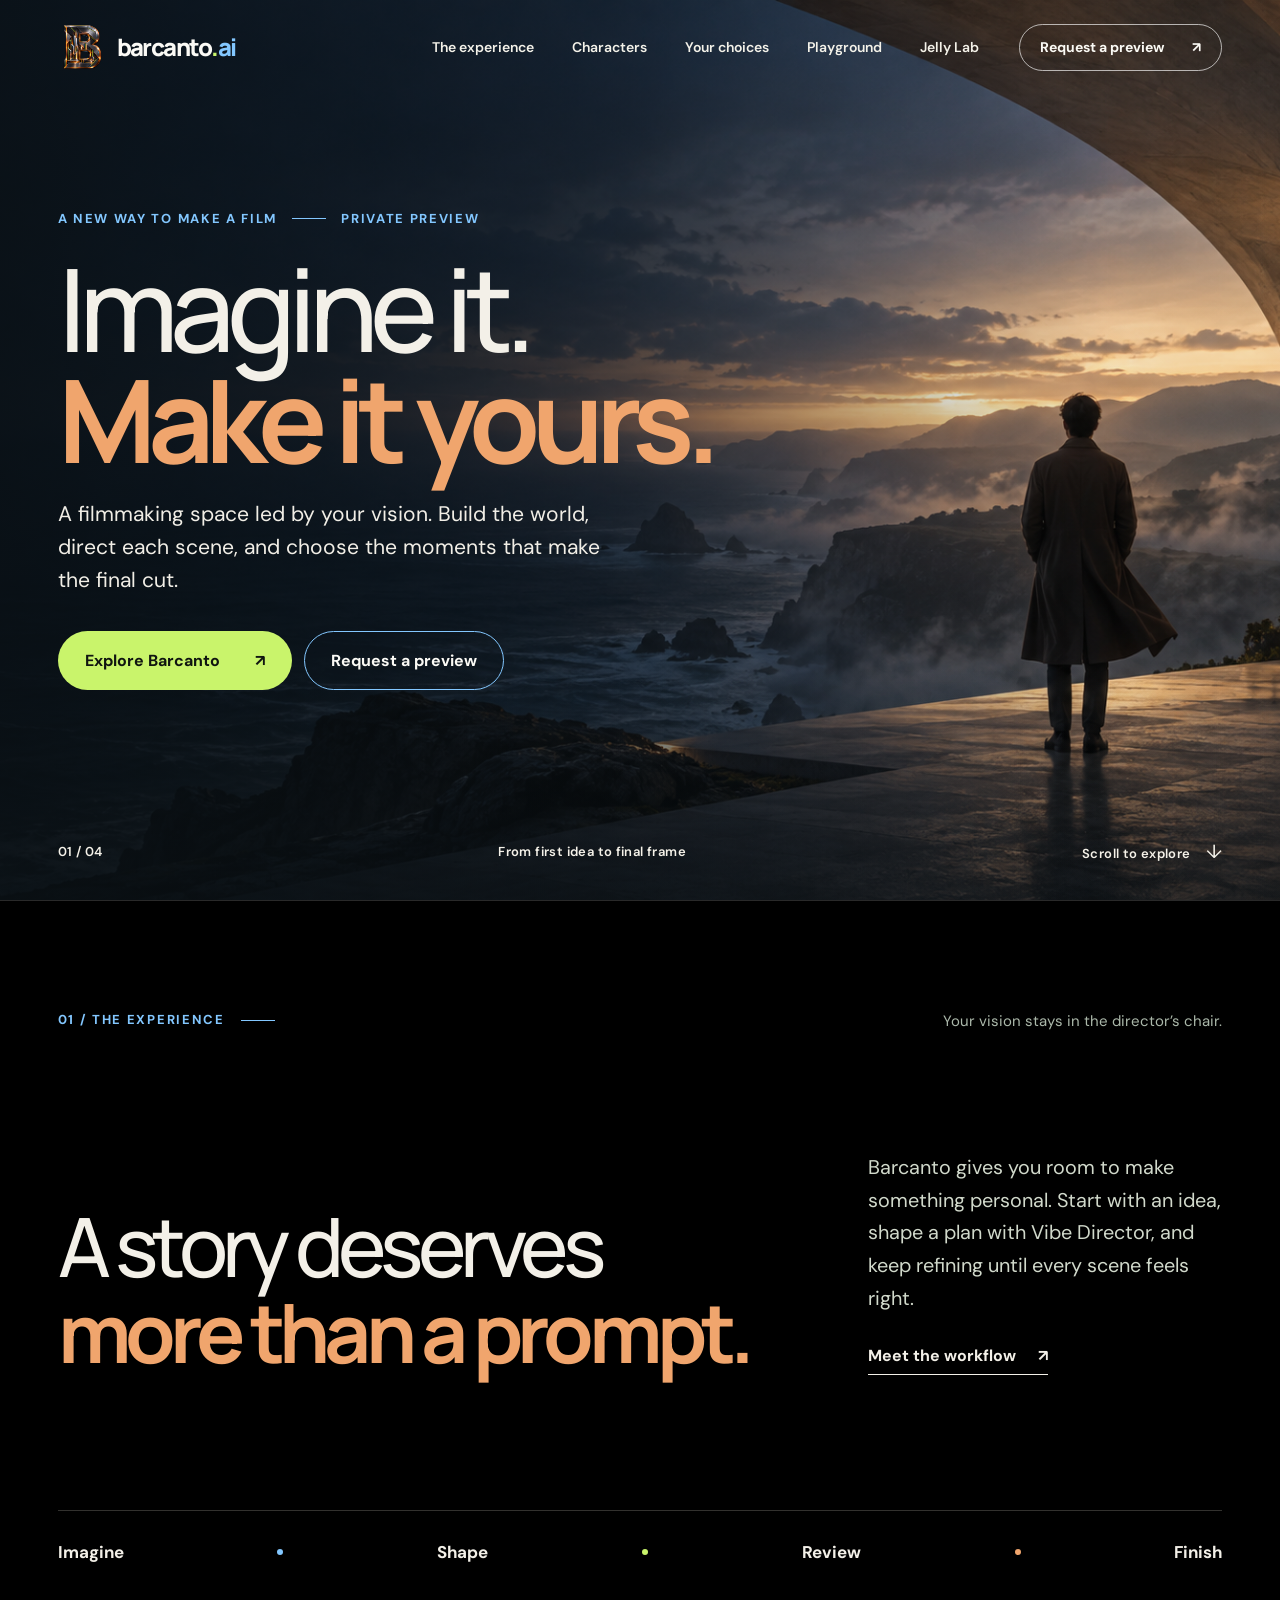
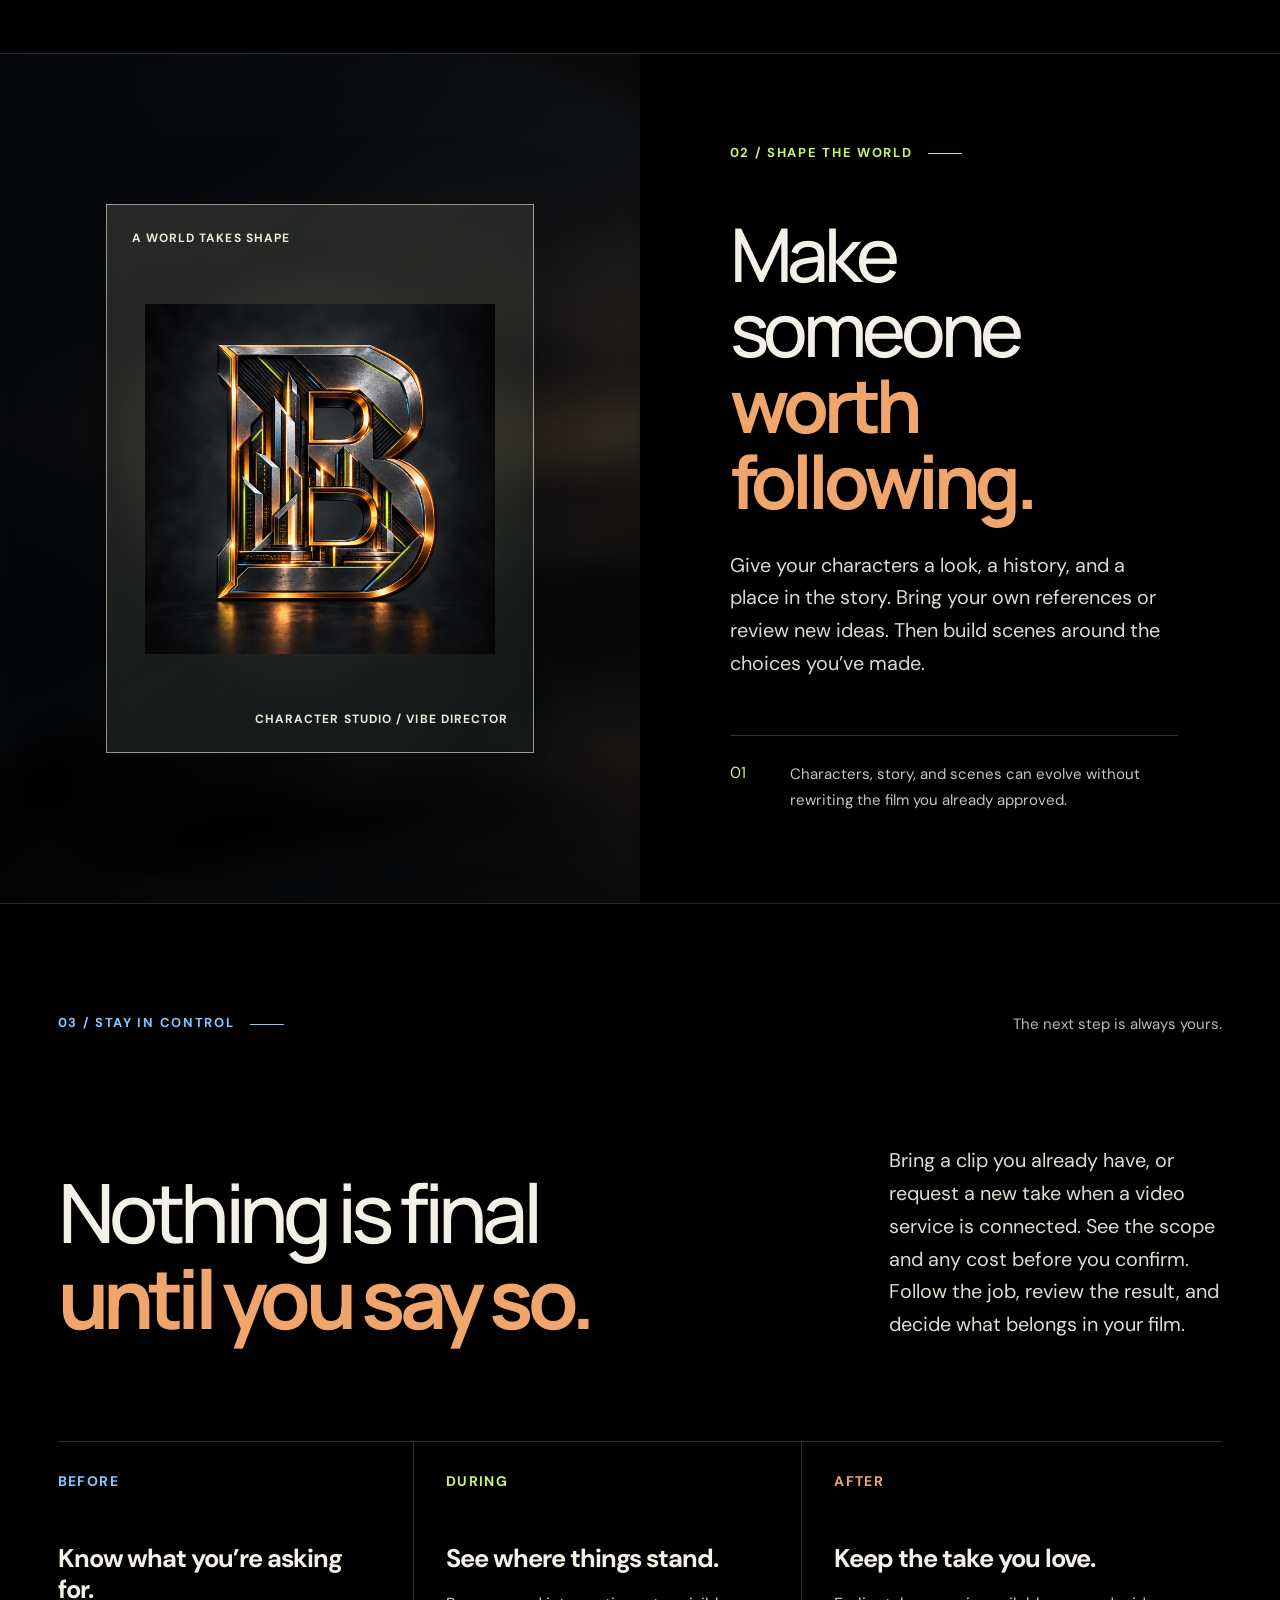
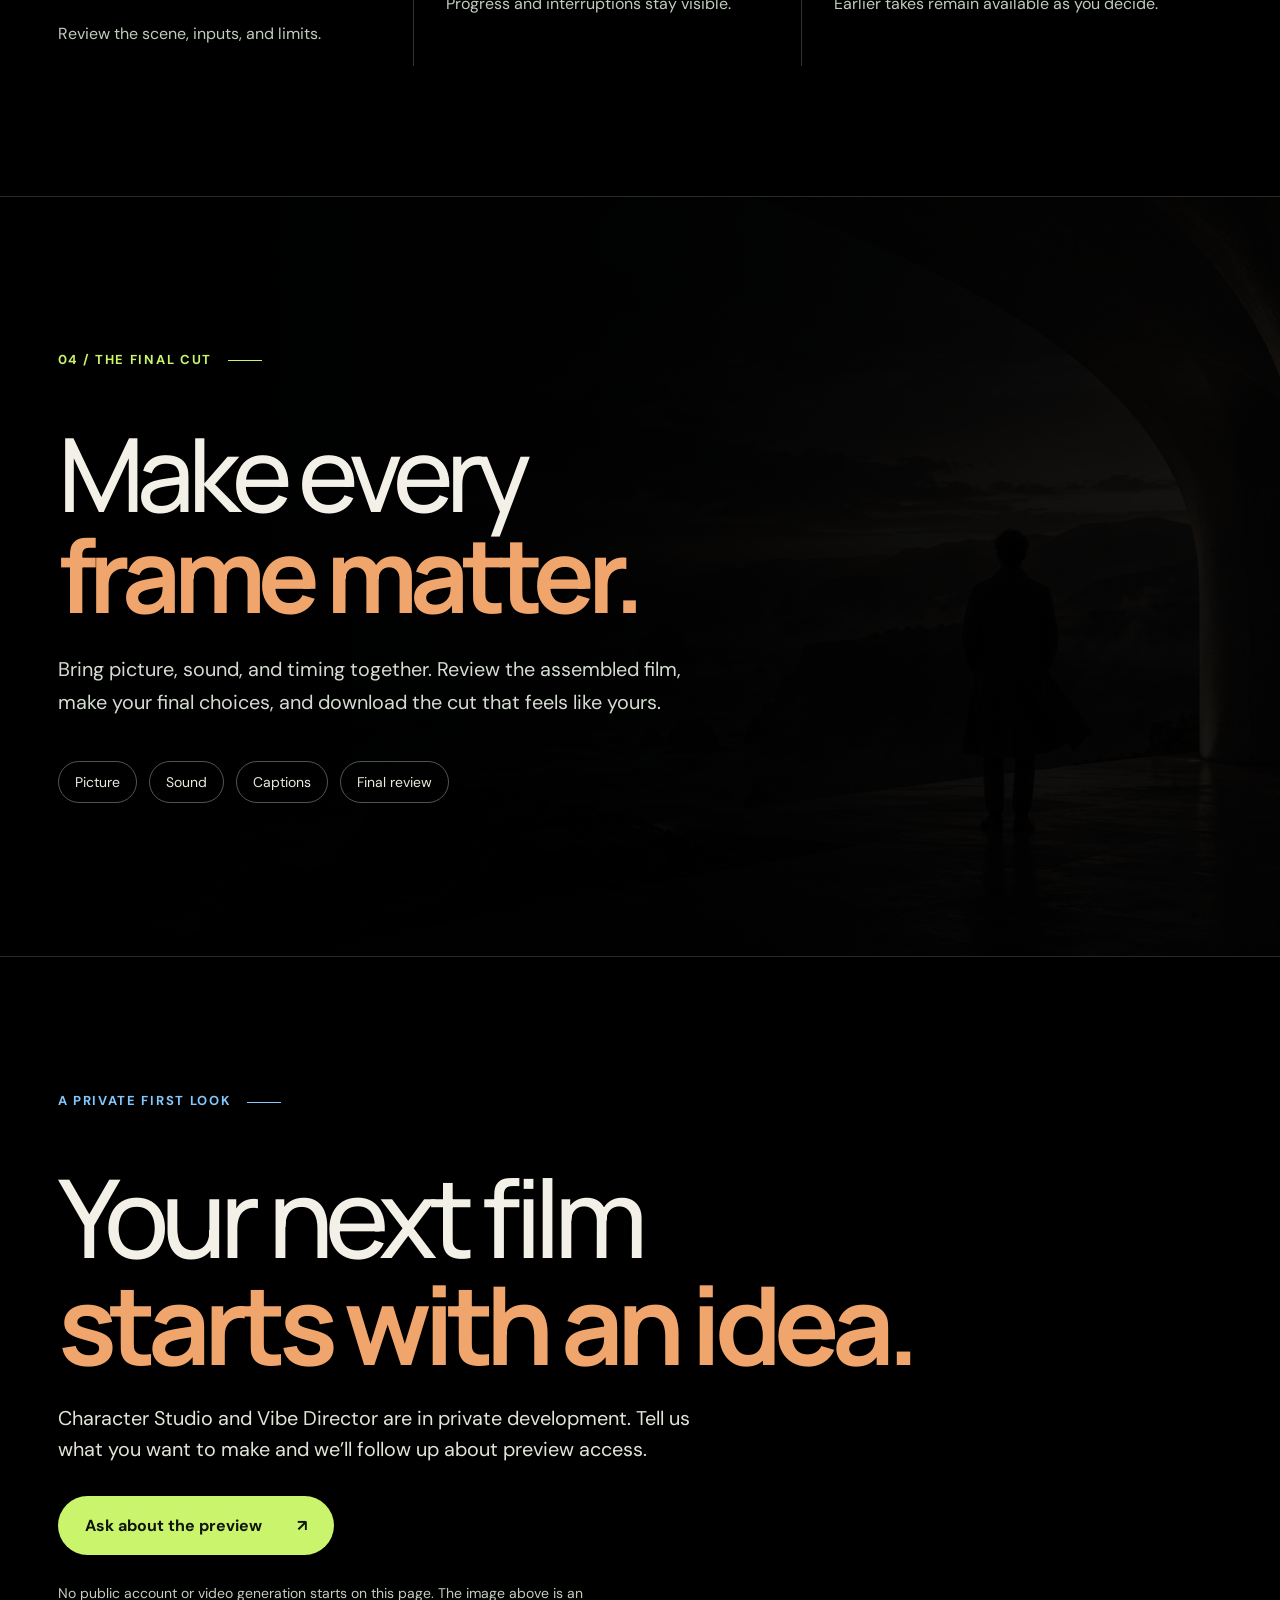
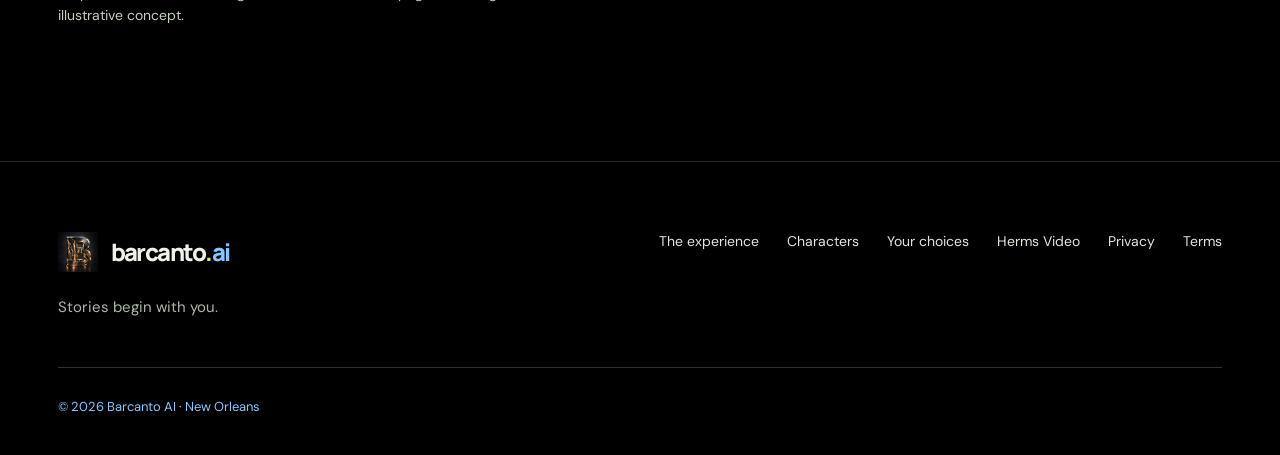
==== index.html @ edd4eaa1 "Add Playground and Jelly Lab" ====
<!doctype html>
<html lang="en">
<head>
  <meta charset="utf-8">
  <meta name="viewport" content="width=device-width, initial-scale=1">
  <meta name="theme-color" content="#101310">
  <title>Barcanto — Make the film only you can imagine</title>
  <meta name="description" content="Barcanto brings your story, characters, scenes, takes, and final cut into one thoughtful filmmaking experience. Private preview in development.">
  <meta property="og:title" content="Barcanto — Make the film only you can imagine">
  <meta property="og:description" content="Your story leads. Shape characters and scenes with Vibe Director, review every choice, and make a film that feels like yours.">
  <meta property="og:type" content="website">
  <meta property="og:url" content="https://barcanto.ai/">
  <link rel="canonical" href="https://barcanto.ai/">
  <link rel="icon" type="image/jpeg" href="/assets/images/barcanto-b-metal-city-20260929.jpg">
  <link rel="preconnect" href="https://fonts.googleapis.com">
  <link rel="preconnect" href="https://fonts.gstatic.com" crossorigin>
  <link href="https://fonts.googleapis.com/css2?family=DM+Sans:wght@400;500;600;700&family=Manrope:wght@400;500;600;700;800&display=swap" rel="stylesheet">
  <link rel="stylesheet" href="/director.css?v=header-cutout-20260929-1">
  <script src="/app.js?v=cinematic-20260927-1" defer></script>
</head>
<body>
  <a class="skip-link" href="#main">Skip to content</a>
  <header class="site-header" id="top">
    <a class="brand" href="#top" aria-label="Barcanto AI home"><span class="brand-mark" aria-hidden="true"><img src="/assets/images/barcanto-b-header-cutout-20260929.png" alt=""></span><span>barcanto<span class="brand-period">.</span><span class="brand-ai">ai</span></span></a>
    <button class="menu-button" type="button" aria-label="Open menu" aria-expanded="false" aria-controls="site-nav"><span></span><span></span></button>
    <nav id="site-nav" aria-label="Primary navigation">
      <a href="#experience">The experience</a>
      <a href="#characters">Characters</a>
      <a href="#control">Your choices</a>
      <a href="/playground/">Playground</a>
      <a href="/jelly-lab/">Jelly Lab</a>
    </nav>
    <a class="header-cta" href="#preview">Request a preview <span aria-hidden="true">↗</span></a>
  </header>

  <main id="main">
    <section class="hero" aria-labelledby="hero-title">
      <img class="hero-image" src="/assets/images/barcanto-cinematic-coast-2026.png" alt="Illustrative film still: a person faces a misty coastline beneath a sculptural stone canopy" fetchpriority="high">
      <div class="hero-veil" aria-hidden="true"></div>
      <div class="hero-content">
        <p class="eyebrow">A new way to make a film <span class="eyebrow-rule" aria-hidden="true"></span> Private preview</p>
        <h1 id="hero-title">Imagine it.<br><em>Make it yours.</em></h1>
        <p class="hero-lead">A filmmaking space led by your vision. Build the world, direct each scene, and choose the moments that make the final cut.</p>
        <div class="hero-actions">
          <a class="button button-light" href="#experience">Explore Barcanto <span aria-hidden="true">↗</span></a>
          <a class="button button-outline" href="#preview">Request a preview</a>
        </div>
      </div>
      <div class="hero-caption"><span>01 / 04</span><span>From first idea to final frame</span><span>Scroll to explore <b aria-hidden="true">↓</b></span></div>
    </section>

    <section class="intro section" id="experience" aria-labelledby="experience-title">
      <div class="section-head"><p class="section-label">01 / The experience</p><p class="section-side">Your vision stays in the director’s chair.</p></div>
      <div class="intro-layout">
        <h2 id="experience-title">A story deserves<br><em>more than a prompt.</em></h2>
        <div class="intro-copy"><p>Barcanto gives you room to make something personal. Start with an idea, shape a plan with Vibe Director, and keep refining until every scene feels right.</p><a class="text-link" href="#characters">Meet the workflow <span aria-hidden="true">↗</span></a></div>
      </div>
      <div class="chapter-line" aria-label="Filmmaking stages"><span>Imagine</span><i aria-hidden="true"></i><span>Shape</span><i aria-hidden="true"></i><span>Review</span><i aria-hidden="true"></i><span>Finish</span></div>
    </section>

    <section class="characters section" id="characters" aria-labelledby="characters-title">
      <div class="chapter-visual" aria-hidden="true"><div class="chapter-visual-glow"></div><div class="chapter-visual-frame"><span class="frame-top">A WORLD TAKES SHAPE</span><img class="frame-mark" src="/assets/images/barcanto-b-metal-city-20260929.jpg" alt=""><span class="frame-bottom">CHARACTER STUDIO / VIBE DIRECTOR</span></div></div>
      <div class="chapter-copy"><p class="section-label">02 / Shape the world</p><h2 id="characters-title">Make someone<br><em>worth following.</em></h2><p>Give your characters a look, a history, and a place in the story. Bring your own references or review new ideas. Then build scenes around the choices you’ve made.</p><div class="chapter-note"><span>01</span><p>Characters, story, and scenes can evolve without rewriting the film you already approved.</p></div></div>
    </section>

    <section class="control section" id="control" aria-labelledby="control-title">
      <div class="section-head"><p class="section-label">03 / Stay in control</p><p class="section-side">The next step is always yours.</p></div>
      <div class="control-layout"><h2 id="control-title">Nothing is final<br><em>until you say so.</em></h2><p>Bring a clip you already have, or request a new take when a video service is connected. See the scope and any cost before you confirm. Follow the job, review the result, and decide what belongs in your film.</p></div>
      <div class="choice-list">
        <div><span>Before</span><strong>Know what you’re asking for.</strong><p>Review the scene, inputs, and limits.</p></div>
        <div><span>During</span><strong>See where things stand.</strong><p>Progress and interruptions stay visible.</p></div>
        <div><span>After</span><strong>Keep the take you love.</strong><p>Earlier takes remain available as you decide.</p></div>
      </div>
    </section>

    <section class="finish section" id="finish" aria-labelledby="finish-title"><div class="finish-inner"><p class="section-label">04 / The final cut</p><h2 id="finish-title">Make every<br><em>frame matter.</em></h2><p>Bring picture, sound, and timing together. Review the assembled film, make your final choices, and download the cut that feels like yours.</p><div class="finish-details"><span>Picture</span><span>Sound</span><span>Captions</span><span>Final review</span></div></div></section>

    <section class="preview section" id="preview" aria-labelledby="preview-title"><div class="preview-inner"><p class="section-label">A private first look</p><h2 id="preview-title">Your next film<br><em>starts with an idea.</em></h2><p>Character Studio and Vibe Director are in private development. Tell us what you want to make and we’ll follow up about preview access.</p><a class="button button-dark" href="mailto:hello@barcanto.ai?subject=Barcanto%20Vibe%20Director%20preview&body=My%20film%20idea%3A%0A">Ask about the preview <span aria-hidden="true">↗</span></a><small>No public account or video generation starts on this page. The image above is an illustrative concept.</small></div></section>
  </main>

  <footer class="site-footer"><div><a class="brand" href="#top" aria-label="Barcanto AI home"><span class="brand-mark" aria-hidden="true"><img src="/assets/images/barcanto-b-metal-city-20260929.jpg" alt=""></span><span>barcanto<span class="brand-period">.</span><span class="brand-ai">ai</span></span></a><p>Stories begin with you.</p></div><nav aria-label="Footer navigation"><a href="#experience">The experience</a><a href="#characters">Characters</a><a href="#control">Your choices</a><a href="/herms-video.html">Herms Video</a><a href="/privacy.html">Privacy</a><a href="/terms.html">Terms</a></nav><small>© 2026 Barcanto AI · New Orleans</small></footer>
</body>
</html>
---- director.css ----
:root {
  color-scheme: dark;
  --ink: #121612;
  --ink-soft: #1b211c;
  --cream: #f3f0e8;
  --white: #fbfaf5;
  --muted: #aeb8ad;
  --line-dark: rgba(247, 244, 231, .2);
  --accent: #c9f46b;
  --accent-blue: #83c7ff;
  --accent-copper: #f0a56d;
  --max: 1440px;
  font-family: 'DM Sans', system-ui, -apple-system, BlinkMacSystemFont, 'Segoe UI', sans-serif;
}
* { box-sizing: border-box; }
html { scroll-behavior: smooth; }
body { margin: 0; color: var(--cream); background: #000; overflow-x: hidden; }
a { color: inherit; text-decoration: none; }
button { color: inherit; font: inherit; }
img { max-width: 100%; }
::selection { background: var(--accent-blue); color: #07121a; }
.skip-link { position: fixed; z-index: 100; top: -80px; left: 16px; padding: 12px 16px; color: var(--ink); background: var(--white); }
.skip-link:focus { top: 16px; }
:focus-visible { outline: 2px solid var(--accent-blue); outline-offset: 5px; }

.site-header { position: absolute; z-index: 30; top: 0; left: 0; width: 100%; min-height: 94px; display: flex; align-items: center; gap: 40px; padding: 20px max(4.5vw, calc((100vw - var(--max)) / 2)); color: var(--white); transition: background .25s ease, box-shadow .25s ease; }
.site-header.scrolled { position: fixed; min-height: 76px; background: rgba(0, 0, 0, .95); box-shadow: 0 1px 0 rgba(255, 255, 255, .12); backdrop-filter: blur(16px); }
.brand { display: inline-flex; align-items: center; gap: 13px; white-space: nowrap; font-family: Manrope, sans-serif; font-size: 24px; font-weight: 800; letter-spacing: -.065em; line-height: 1; }
.brand-mark { width: 40px; height: 40px; display: grid; place-items: center; }
.brand-mark img { width: 100%; height: 100%; display: block; object-fit: contain; }
.site-header .brand-mark { width: 46px; height: 46px; flex-shrink: 0; }
.brand-period { color: var(--accent); }
.brand-ai { color: var(--accent-blue); }
.site-header nav { display: flex; align-items: center; gap: 38px; margin-left: auto; }
.site-header nav a { color: #f4f2e9; font-size: 14px; font-weight: 600; transition: color .2s ease; }
.site-header nav a:hover { color: var(--accent); }
.header-cta { min-height: 47px; display: inline-flex; align-items: center; justify-content: center; gap: 28px; padding: 0 20px; border: 1px solid rgba(255, 255, 255, .65); border-radius: 999px; font-size: 14px; font-weight: 700; transition: background .2s ease, color .2s ease; }
.header-cta:hover { color: var(--ink); background: var(--white); }
.menu-button { display: none; }

.hero { position: relative; min-height: min(940px, 100svh); min-height: max(780px, 100svh); display: flex; align-items: center; isolation: isolate; background: #121a20; }
.hero-image, .hero-veil { position: absolute; z-index: -1; inset: 0; width: 100%; height: 100%; }
.hero-image { object-fit: cover; object-position: center 45%; }
.hero-veil { background: linear-gradient(90deg, rgba(9, 15, 19, .84) 0%, rgba(9, 15, 19, .52) 43%, rgba(9, 15, 19, .04) 86%), linear-gradient(0deg, rgba(9, 15, 19, .53) 0%, transparent 26%); }
.hero-content { width: min(var(--max), 91%); margin: 0 auto; padding: 150px 0 150px; }
.eyebrow, .section-label { font-size: 13px; font-weight: 700; letter-spacing: .13em; text-transform: uppercase; }
.eyebrow { display: flex; align-items: center; gap: 15px; color: var(--accent-blue); }
.eyebrow-rule { width: 34px; height: 1px; background: currentColor; }
h1, h2, p { margin-top: 0; }
h1, h2 { font-family: Manrope, sans-serif; font-weight: 500; letter-spacing: -.07em; }
h1 em, h2 em { font-style: normal; font-weight: 700; }
.hero h1 { max-width: 920px; margin: 26px 0 24px; font-size: clamp(76px, 9vw, 152px); line-height: .96; }
.hero h1 em { color: var(--accent-copper); }
.hero-lead { max-width: 570px; margin-bottom: 34px; color: #f1eee6; font-size: clamp(18px, 1.65vw, 23px); line-height: 1.55; }
.hero-actions { display: flex; flex-wrap: wrap; gap: 12px; }
.button { min-height: 59px; display: inline-flex; align-items: center; justify-content: center; gap: 35px; padding: 0 26px; border: 1px solid transparent; border-radius: 999px; font-size: 16px; font-weight: 700; transition: transform .2s ease, background .2s ease, color .2s ease; }
.button:hover { transform: translateY(-3px); }
.button-light { color: #101510; background: var(--accent); }
.button-light:hover { background: #dcffa0; }
.button-outline { color: var(--white); border-color: var(--accent-blue); background: rgba(14, 21, 25, .13); }
.button-outline:hover { background: rgba(131, 199, 255, .14); }
.hero-caption { position: absolute; right: 4.5%; bottom: 36px; left: 4.5%; display: flex; align-items: center; justify-content: space-between; gap: 20px; color: #f5f2e9; font-size: 13px; font-weight: 600; letter-spacing: .03em; }
.hero-caption b { margin-left: 12px; font-size: 19px; font-weight: 400; }

.section { scroll-margin-top: 76px; border-top: 1px solid #292929; }
.section-head { display: flex; align-items: start; justify-content: space-between; gap: 30px; }
.section-label { margin-bottom: 0; color: var(--accent-blue); }
.section-label::after { content: ''; display: inline-block; width: 34px; height: 1px; margin-left: 16px; vertical-align: middle; background: currentColor; }
.section-side { margin-bottom: 0; color: #8f9a91; font-size: 15px; }
.intro { padding: 110px max(4.5vw, calc((100vw - var(--max)) / 2)) 90px; background: #000; color: var(--cream); }
.intro .section-side { color: #abb8aa; }
.intro-layout { display: grid; grid-template-columns: 1.3fr .65fr; gap: 8vw; align-items: end; padding: 120px 0 135px; }
.intro h2, .control h2 { margin: 0; font-size: clamp(58px, 6.4vw, 108px); line-height: 1.05; }
.intro h2 em { color: var(--accent-copper); }
.intro-copy p { max-width: 500px; margin-bottom: 30px; color: #d1d9cb; font-size: clamp(19px, 1.55vw, 22px); line-height: 1.65; }
.text-link { display: inline-flex; align-items: center; gap: 22px; padding-bottom: 8px; border-bottom: 1px solid currentColor; font-size: 16px; font-weight: 700; }
.text-link:hover { gap: 29px; }
.chapter-line { display: flex; align-items: center; justify-content: space-between; gap: 16px; padding-top: 30px; border-top: 1px solid var(--line-dark); font-size: 17px; font-weight: 700; }
.chapter-line i { width: 6px; height: 6px; flex: 0 0 auto; border-radius: 50%; background: var(--accent-blue); }
.chapter-line i:nth-of-type(2) { background: var(--accent); }
.chapter-line i:nth-of-type(3) { background: var(--accent-copper); }

.characters { min-height: 780px; display: grid; grid-template-columns: 1fr 1fr; background: #000; }
.chapter-visual { position: relative; min-height: 780px; display: grid; place-items: center; overflow: hidden; background: #000; }
.chapter-visual::before { content: ''; position: absolute; inset: 0; background: url('/assets/images/barcanto-cinematic-coast-2026.png') center / cover; opacity: .21; filter: blur(18px) saturate(.65); transform: scale(1.07); }
.chapter-visual-glow { position: absolute; width: min(75%, 540px); aspect-ratio: 1; border-radius: 50%; background: radial-gradient(circle, rgba(224, 210, 180, .28), transparent 65%); }
.chapter-visual-frame { position: relative; width: min(67%, 450px); aspect-ratio: .78; display: flex; flex-direction: column; align-items: center; justify-content: space-between; padding: 25px; border: 1px solid rgba(242, 238, 224, .58); background: linear-gradient(140deg, rgba(236, 229, 206, .15), rgba(24, 33, 28, .5)); box-shadow: 0 30px 90px rgba(0, 0, 0, .23); backdrop-filter: blur(8px); }
.frame-top, .frame-bottom { align-self: stretch; color: #ece8db; font-size: 12px; font-weight: 700; letter-spacing: .09em; }
.frame-bottom { text-align: right; }
.frame-mark { width: min(94%, 350px); height: auto; display: block; }
.chapter-copy { max-width: 740px; align-self: center; padding: 90px clamp(45px, 8vw, 150px) 90px clamp(45px, 7vw, 120px); }
.chapter-copy .section-label { color: var(--accent); }
.chapter-copy h2 { margin: 55px 0 30px; font-size: clamp(56px, 5.8vw, 100px); line-height: 1.02; }
.chapter-copy h2 em { color: var(--accent-copper); }
.chapter-copy > p:not(.section-label) { max-width: 620px; color: #d7dbd2; font-size: clamp(19px, 1.55vw, 22px); line-height: 1.65; }
.chapter-note { display: grid; grid-template-columns: 42px 1fr; gap: 18px; margin-top: 56px; padding-top: 26px; border-top: 1px solid var(--line-dark); }
.chapter-note span { color: var(--accent); font-size: 16px; }
.chapter-note p { max-width: 500px; margin: 0; color: #c1c8bc; font-size: 15px; line-height: 1.7; }

.control { padding: 110px max(4.5vw, calc((100vw - var(--max)) / 2)) 130px; color: var(--cream); background: #000; }
.control .section-side { color: #b3bfb0; }
.control-layout { display: grid; grid-template-columns: 1.2fr .55fr; gap: 8vw; align-items: end; margin: 110px 0 100px; }
.control h2 em { color: var(--accent-copper); }
.control-layout > p { margin-bottom: 0; color: #d7dfd1; font-size: clamp(19px, 1.55vw, 22px); line-height: 1.65; }
.choice-list { display: grid; grid-template-columns: repeat(3, 1fr); border-top: 1px solid var(--line-dark); }
.choice-list > div { padding: 30px 32px 20px 0; }
.choice-list > div:not(:last-child) { margin-right: 32px; border-right: 1px solid var(--line-dark); }
.choice-list span, .choice-list strong { display: block; }
.choice-list span { margin-bottom: 54px; color: var(--accent-blue); font-size: 14px; font-weight: 700; text-transform: uppercase; letter-spacing: .1em; }
.choice-list > div:nth-child(2) span { color: var(--accent); }
.choice-list > div:nth-child(3) span { color: var(--accent-copper); }
.choice-list strong { font-size: clamp(21px, 2vw, 30px); line-height: 1.2; letter-spacing: -.04em; }
.choice-list p { margin: 17px 0 0; color: #bfccbc; font-size: 16px; line-height: 1.5; }

.finish { position: relative; min-height: 760px; display: flex; align-items: center; overflow: hidden; background: #000; }
.finish::before { content: ''; position: absolute; inset: 0; background: url('/assets/images/barcanto-cinematic-coast-2026.png') center 65% / cover; opacity: .14; filter: saturate(.5); }
.finish::after { content: ''; position: absolute; inset: 0; background: linear-gradient(90deg, #000, rgba(0, 0, 0, .75) 55%, rgba(0, 0, 0, .35)); }
.finish-inner { position: relative; z-index: 1; width: min(var(--max), 91%); margin: 0 auto; padding: 120px 0; }
.finish .section-label { color: var(--accent); }
.finish h2 { margin: 55px 0 28px; font-size: clamp(70px, 8vw, 126px); line-height: .99; }
.finish h2 em { color: var(--accent-copper); }
.finish-inner > p:not(.section-label) { max-width: 650px; color: #d4dcd2; font-size: clamp(19px, 1.55vw, 22px); line-height: 1.65; }
.finish-details { max-width: 700px; display: flex; flex-wrap: wrap; gap: 12px; margin-top: 42px; }
.finish-details span { padding: 11px 16px; border: 1px solid rgba(239, 236, 220, .35); border-radius: 999px; color: #ebe9dd; font-size: 14px; }

.preview { padding: 135px 4.5vw; color: var(--cream); background: #000; }
.preview-inner { max-width: var(--max); margin: auto; }
.preview .section-label { color: var(--accent-blue); }
.preview h2 { margin: 55px 0 25px; font-size: clamp(70px, 8.5vw, 134px); line-height: .98; }
.preview h2 em { color: var(--accent-copper); }
.preview-inner > p:not(.section-label) { max-width: 650px; margin-bottom: 30px; color: #e0e5d8; font-size: clamp(19px, 1.55vw, 22px); line-height: 1.6; }
.button-dark { color: #101510; background: var(--accent); }
.button-dark:hover { background: #dcffa0; }
.preview small { display: block; max-width: 560px; margin-top: 28px; color: #c3cebe; font-size: 14px; line-height: 1.55; }
.site-footer { display: grid; grid-template-columns: 1fr auto; gap: 50px; padding: 70px 4.5vw 40px; border-top: 1px solid #292929; background: #000; }
.site-footer p { margin: 20px 0 0; color: #acb7a9; font-size: 15px; }
.site-footer nav { display: flex; flex-wrap: wrap; justify-content: flex-end; gap: 18px 28px; max-width: 650px; }
.site-footer nav a { color: #e0e5d9; font-size: 14px; }
.site-footer nav a:hover { color: var(--accent); }
.site-footer > small { grid-column: 1 / -1; padding-top: 30px; border-top: 1px solid var(--line-dark); color: var(--accent-blue); font-size: 13px; }

@media (max-width: 1050px) {
  .site-header { gap: 20px; }
  .site-header nav { gap: 18px; }
  .hero h1 { font-size: clamp(72px, 9vw, 118px); }
  .intro-layout, .control-layout { gap: 5vw; }
  .chapter-copy { padding-left: 45px; padding-right: 45px; }
}
@media (max-width: 760px) {
  .site-header { min-height: 72px; padding: 14px 5vw; }
  .site-header.scrolled { min-height: 70px; }
  .brand { font-size: 22px; }
  .brand-mark { width: 34px; height: 34px; }
  .site-header .brand-mark { width: 40px; height: 40px; }
  .menu-button { order: 3; width: 46px; height: 46px; display: grid; align-content: center; gap: 6px; margin-left: auto; padding: 11px; border: 1px solid rgba(255, 255, 255, .65); border-radius: 50%; background: transparent; cursor: pointer; }
  .menu-button span { display: block; height: 1px; background: var(--white); }
  .site-header nav { position: absolute; top: 72px; left: 0; right: 0; display: none; flex-direction: column; align-items: stretch; gap: 0; margin: 0; padding: 15px 5vw 25px; background: #000; box-shadow: 0 18px 40px rgba(0, 0, 0, .22); }
  .site-header nav.open { display: flex; }
  .site-header nav a { padding: 15px 0; border-bottom: 1px solid var(--line-dark); font-size: 17px; }
  .header-cta { display: none; }
  .hero { min-height: 850px; min-height: 100svh; }
  .hero-image { object-position: 63% center; }
  .hero-veil { background: linear-gradient(90deg, rgba(9, 15, 19, .86), rgba(9, 15, 19, .36)), linear-gradient(0deg, rgba(9, 15, 19, .8), transparent 40%); }
  .hero-content { width: 90%; padding: 130px 0 125px; }
  .hero h1 { font-size: clamp(60px, 12vw, 92px); }
  .hero-lead { max-width: 480px; }
  .hero-caption { left: 5%; right: 5%; }
  .intro, .control { padding: 85px 5vw; }
  .intro-layout, .control-layout { grid-template-columns: 1fr; gap: 40px; margin: 0; padding: 85px 0; }
  .intro h2, .control h2 { font-size: clamp(56px, 10vw, 85px); }
  .characters { grid-template-columns: 1fr; }
  .chapter-visual { min-height: 620px; }
  .chapter-copy { padding: 85px 5vw 100px; }
  .chapter-copy h2 { margin-top: 40px; font-size: clamp(56px, 10vw, 85px); }
  .control-layout { margin: 0; }
  .choice-list { grid-template-columns: 1fr; }
  .choice-list > div { padding: 26px 0; }
  .choice-list > div:not(:last-child) { margin-right: 0; border-right: 0; border-bottom: 1px solid var(--line-dark); }
  .choice-list span { margin-bottom: 22px; }
  .finish { min-height: 650px; }
  .finish h2 { font-size: clamp(64px, 11vw, 96px); }
  .preview { padding: 90px 5vw; }
  .preview h2 { font-size: clamp(64px, 11vw, 98px); }
  .site-footer { grid-template-columns: 1fr; padding: 65px 5vw 35px; }
  .site-footer nav { justify-content: flex-start; }
}
@media (max-width: 480px) {
  .eyebrow { flex-wrap: wrap; font-size: 11px; }
  .hero { min-height: 760px; min-height: 100svh; }
  .hero h1 { font-size: clamp(55px, 13.5vw, 76px); }
  .hero-lead { font-size: 18px; }
  .hero-actions { align-items: stretch; flex-direction: column; max-width: 340px; }
  .button { min-height: 57px; justify-content: space-between; font-size: 15px; }
  .hero-caption { bottom: 25px; font-size: 11px; }
  .hero-caption span:nth-child(2) { display: none; }
  .section-head { display: block; }
  .section-side { margin-top: 14px; }
  .intro-layout { padding: 70px 0 85px; }
  .intro h2, .control h2 { font-size: clamp(50px, 12vw, 68px); }
  .chapter-line { flex-wrap: wrap; font-size: 14px; }
  .chapter-visual { min-height: 480px; }
  .chapter-visual-frame { width: 65%; }
  .frame-mark { width: 100%; }
  .frame-top, .frame-bottom { font-size: 9px; }
  .chapter-copy h2 { font-size: clamp(51px, 12vw, 70px); }
  .finish h2, .preview h2 { font-size: clamp(60px, 13vw, 80px); }
}
@media (prefers-reduced-motion: reduce) {
  html { scroll-behavior: auto; }
  *, *::before, *::after { transition-duration: .01ms !important; animation-duration: .01ms !important; }
}
#site-nav a { white-space: nowrap }
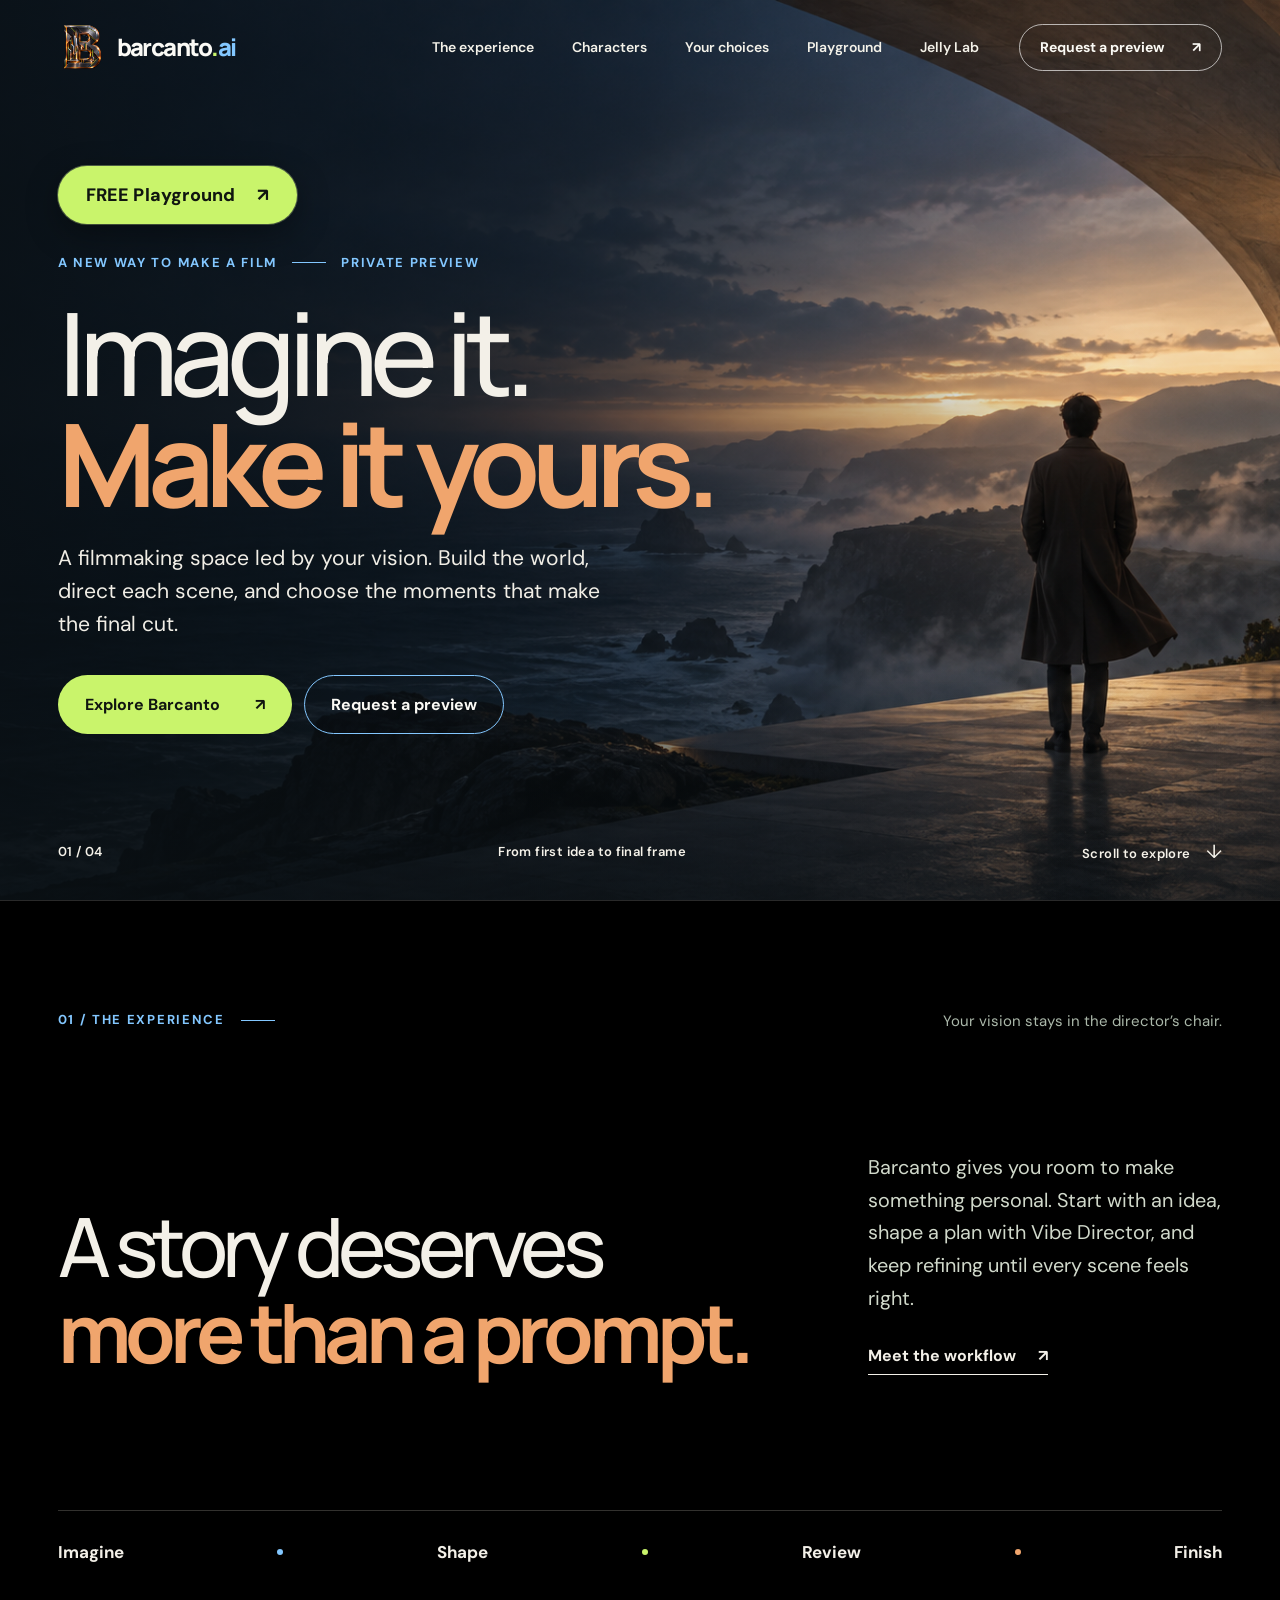
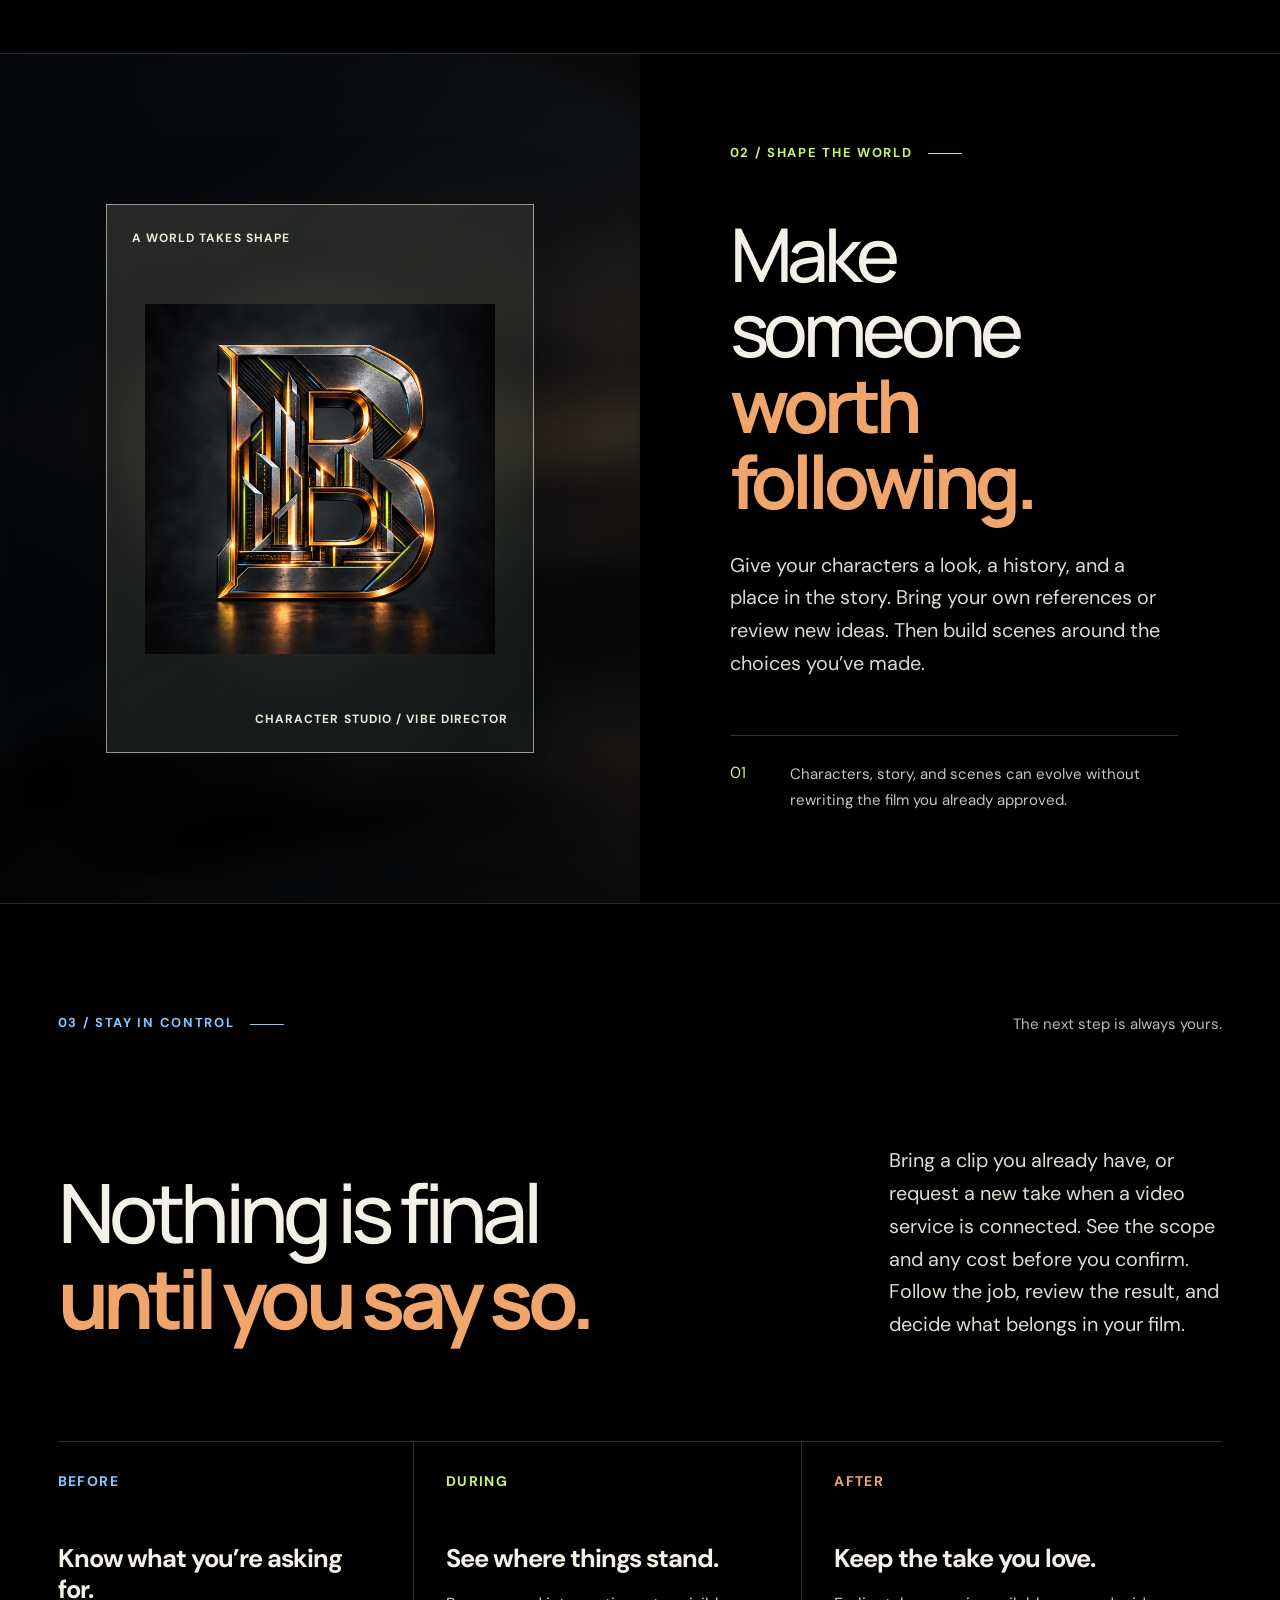
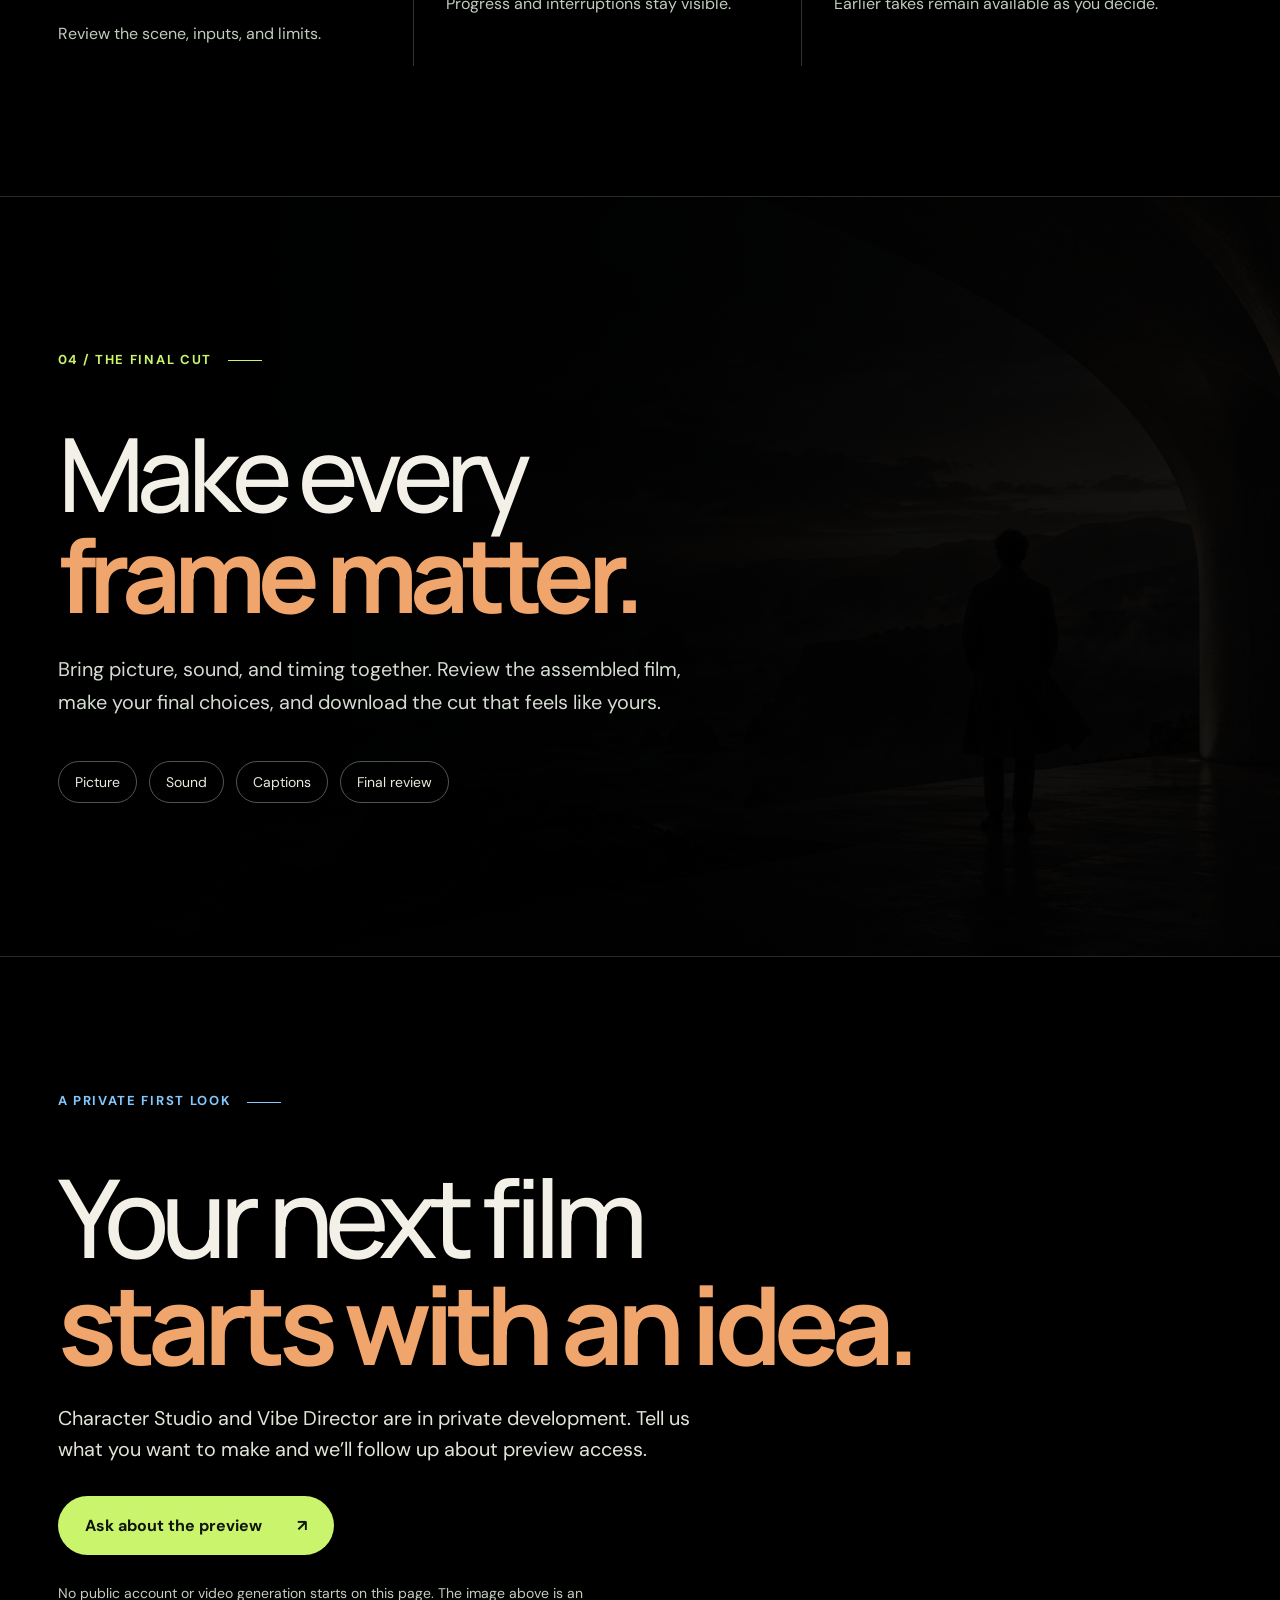
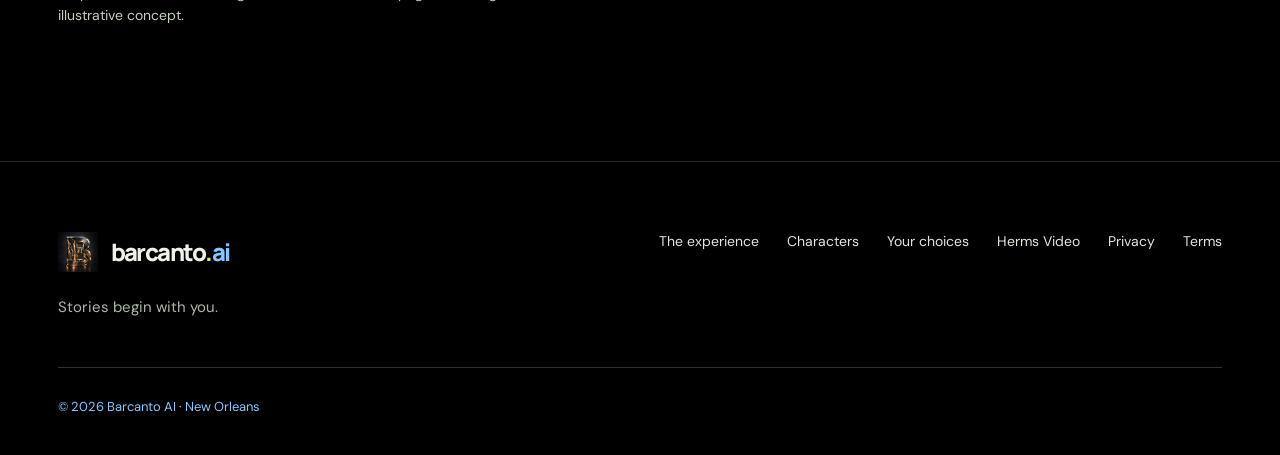
==== commit d2017e80: "Show FREE Playground button on desktop too" ====
--- a/index.html
+++ b/index.html
@@ -15,8 +15,9 @@
   <link rel="preconnect" href="https://fonts.googleapis.com">
   <link rel="preconnect" href="https://fonts.gstatic.com" crossorigin>
   <link href="https://fonts.googleapis.com/css2?family=DM+Sans:wght@400;500;600;700&family=Manrope:wght@400;500;600;700;800&display=swap" rel="stylesheet">
-  <link rel="stylesheet" href="/director.css?v=header-cutout-20260929-1">
+  <link rel="stylesheet" href="/director.css?v=free-playground-20261004-3">
   <script src="/app.js?v=cinematic-20260927-1" defer></script>
+  <script data-goatcounter="https://barcanto.goatcounter.com/count" async src="//gc.zgo.at/count.js"></script>
 </head>
 <body>
   <a class="skip-link" href="#main">Skip to content</a>
@@ -38,6 +39,7 @@
       <img class="hero-image" src="/assets/images/barcanto-cinematic-coast-2026.png" alt="Illustrative film still: a person faces a misty coastline beneath a sculptural stone canopy" fetchpriority="high">
       <div class="hero-veil" aria-hidden="true"></div>
       <div class="hero-content">
+        <a class="free-playground-btn" href="/playground/">FREE Playground <span aria-hidden="true">↗</span></a>
         <p class="eyebrow">A new way to make a film <span class="eyebrow-rule" aria-hidden="true"></span> Private preview</p>
         <h1 id="hero-title">Imagine it.<br><em>Make it yours.</em></h1>
         <p class="hero-lead">A filmmaking space led by your vision. Build the world, direct each scene, and choose the moments that make the final cut.</p>
--- a/director.css
+++ b/director.css
@@ -37,6 +37,8 @@
 .header-cta { min-height: 47px; display: inline-flex; align-items: center; justify-content: center; gap: 28px; padding: 0 20px; border: 1px solid rgba(255, 255, 255, .65); border-radius: 999px; font-size: 14px; font-weight: 700; transition: background .2s ease, color .2s ease; }
 .header-cta:hover { color: var(--ink); background: var(--white); }
 .menu-button { display: none; }
+.free-playground-btn { display: inline-flex; align-items: center; gap: 22px; min-height: 58px; margin-bottom: 30px; padding: 0 28px; border-radius: 999px; color: #101510; background: var(--accent); font-size: 18px; font-weight: 800; letter-spacing: .01em; box-shadow: 0 10px 32px rgba(0,0,0,.35), 0 0 0 1px rgba(220,255,160,.35); transition: transform .2s ease, background .2s ease; }
+.free-playground-btn:hover { transform: translateY(-3px); background: #dcffa0; }
 
 .hero { position: relative; min-height: min(940px, 100svh); min-height: max(780px, 100svh); display: flex; align-items: center; isolation: isolate; background: #121a20; }
 .hero-image, .hero-veil { position: absolute; z-index: -1; inset: 0; width: 100%; height: 100%; }
@@ -205,6 +207,12 @@
   .chapter-copy h2 { font-size: clamp(51px, 12vw, 70px); }
   .finish h2, .preview h2 { font-size: clamp(60px, 13vw, 80px); }
 }
+@media (max-width: 760px) {
+  .hero-content { padding-top: 100px; }
+  .free-playground-btn { display: flex; align-items: center; justify-content: space-between; gap: 16px; width: min(100%, 330px); min-height: 66px; margin-bottom: 28px; padding: 0 28px; border-radius: 999px; color: #101510; background: var(--accent); font-size: 20px; font-weight: 800; letter-spacing: .01em; box-shadow: 0 10px 32px rgba(0,0,0,.4), 0 0 0 1px rgba(220,255,160,.35); }
+  .free-playground-btn:active { background: #dcffa0; }
+}
+
 @media (prefers-reduced-motion: reduce) {
   html { scroll-behavior: auto; }
   *, *::before, *::after { transition-duration: .01ms !important; animation-duration: .01ms !important; }
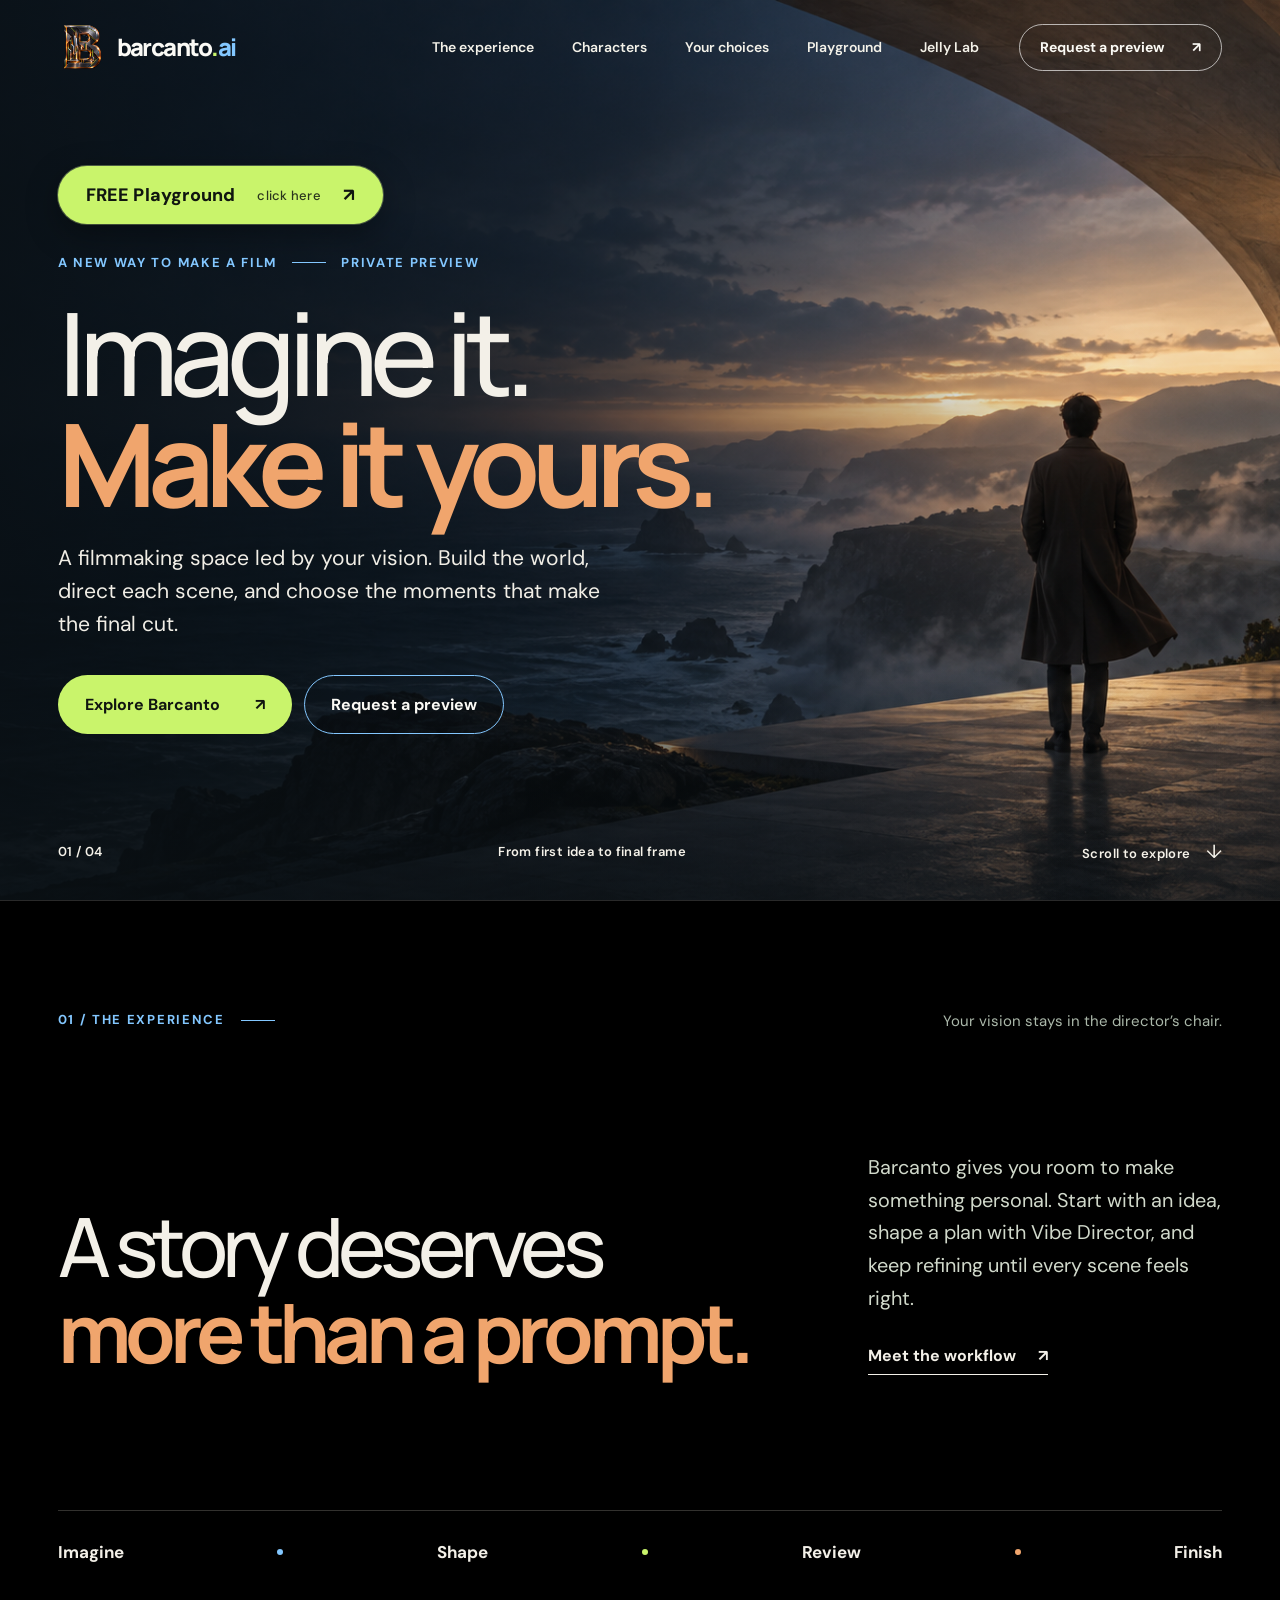
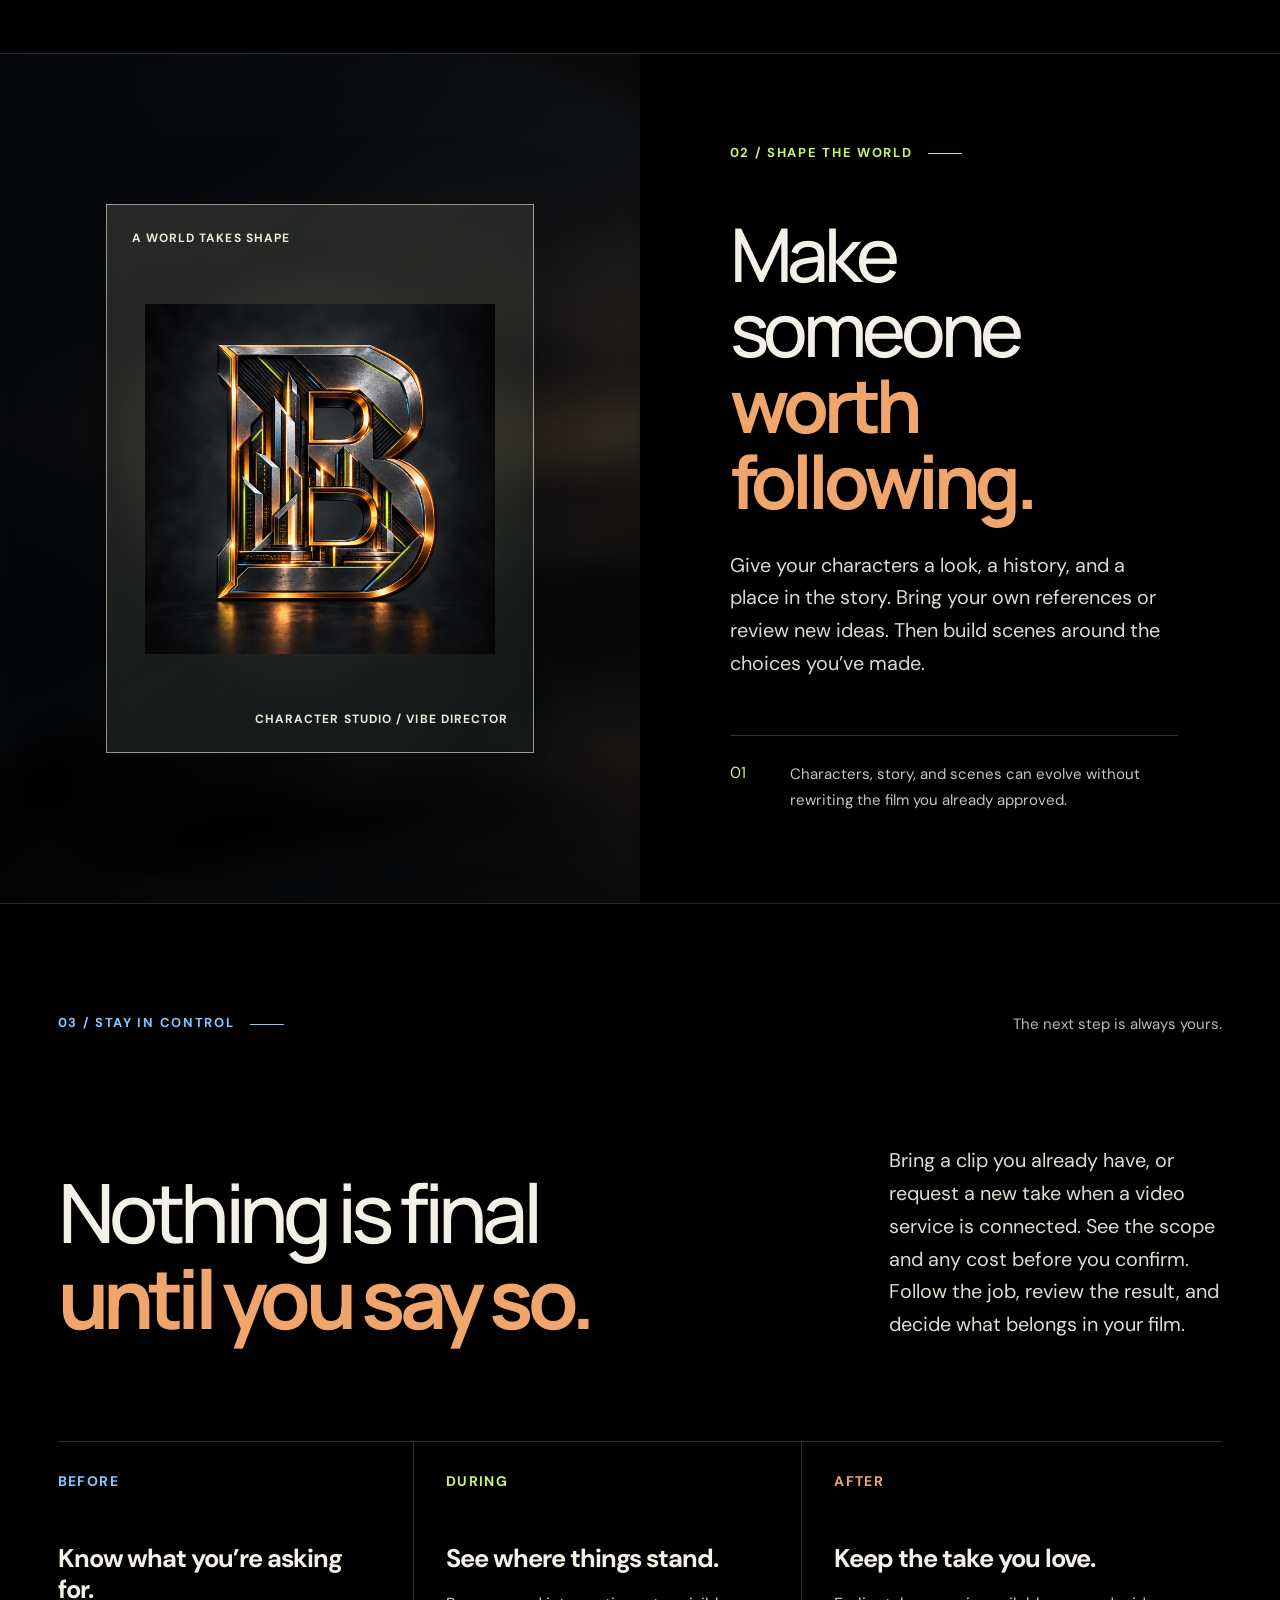
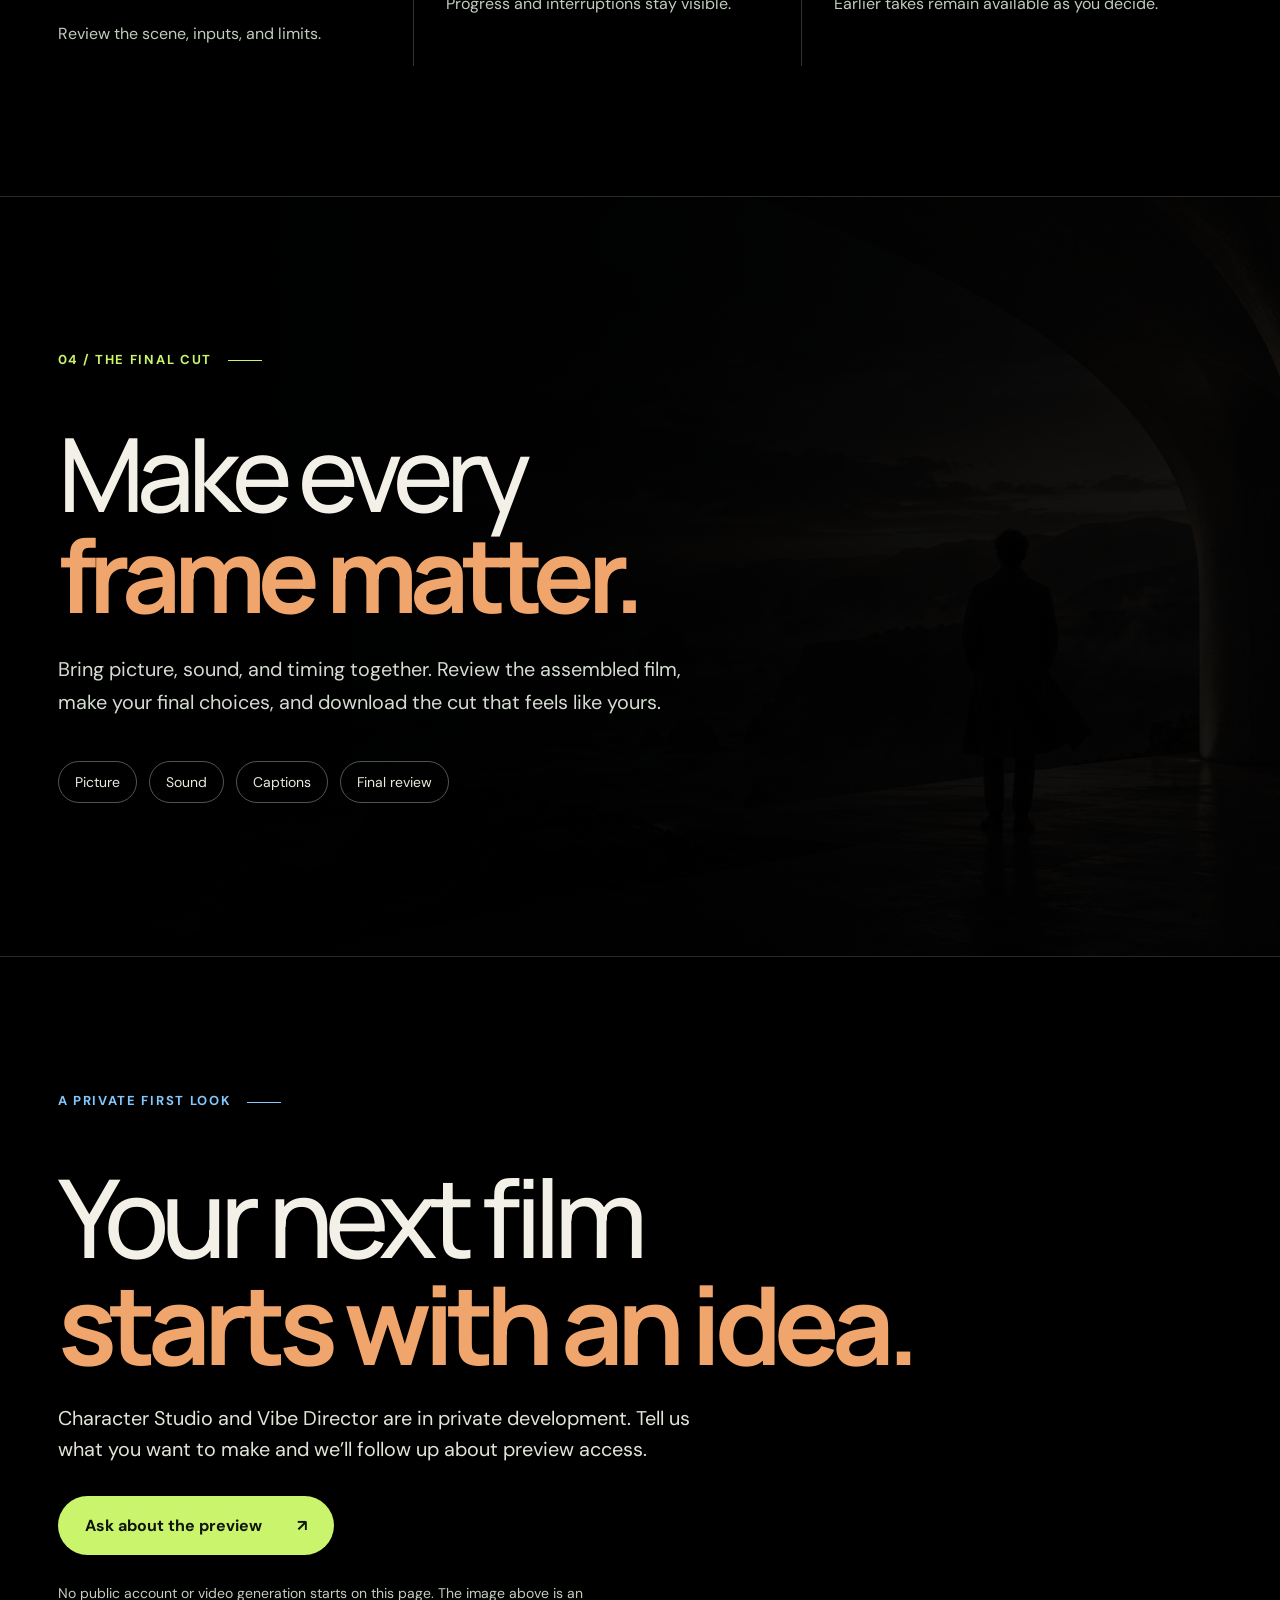
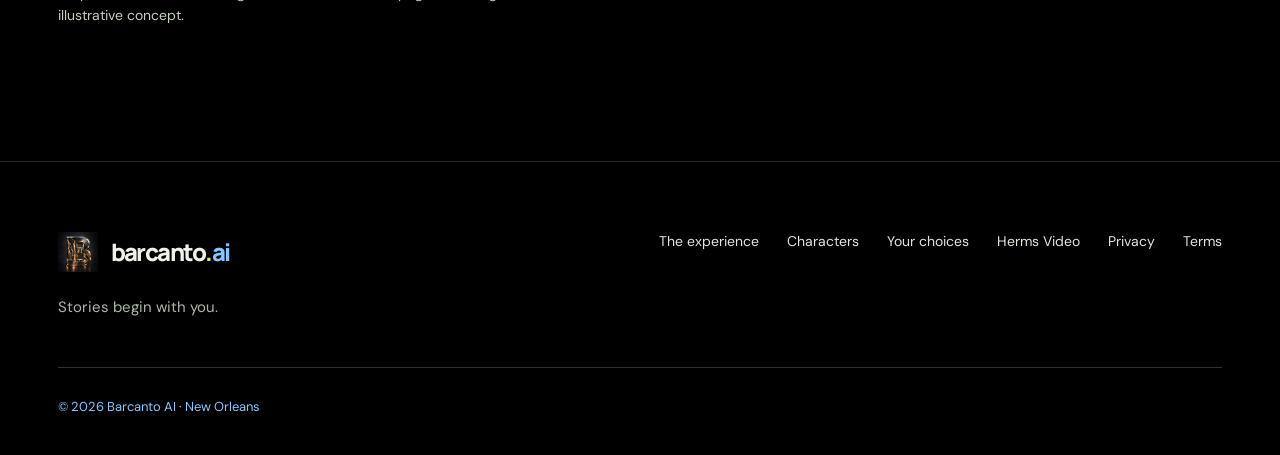
==== commit 590ba143: "Add click here hint on FREE Playground button" ====
--- a/index.html
+++ b/index.html
@@ -15,7 +15,7 @@
   <link rel="preconnect" href="https://fonts.googleapis.com">
   <link rel="preconnect" href="https://fonts.gstatic.com" crossorigin>
   <link href="https://fonts.googleapis.com/css2?family=DM+Sans:wght@400;500;600;700&family=Manrope:wght@400;500;600;700;800&display=swap" rel="stylesheet">
-  <link rel="stylesheet" href="/director.css?v=free-playground-20261004-3">
+  <link rel="stylesheet" href="/director.css?v=free-playground-20261004-4">
   <script src="/app.js?v=cinematic-20260927-1" defer></script>
   <script data-goatcounter="https://barcanto.goatcounter.com/count" async src="//gc.zgo.at/count.js"></script>
 </head>
@@ -39,7 +39,7 @@
       <img class="hero-image" src="/assets/images/barcanto-cinematic-coast-2026.png" alt="Illustrative film still: a person faces a misty coastline beneath a sculptural stone canopy" fetchpriority="high">
       <div class="hero-veil" aria-hidden="true"></div>
       <div class="hero-content">
-        <a class="free-playground-btn" href="/playground/">FREE Playground <span aria-hidden="true">↗</span></a>
+        <a class="free-playground-btn" href="/playground/">FREE Playground <span class="fp-click">click here</span> <span aria-hidden="true">↗</span></a>
         <p class="eyebrow">A new way to make a film <span class="eyebrow-rule" aria-hidden="true"></span> Private preview</p>
         <h1 id="hero-title">Imagine it.<br><em>Make it yours.</em></h1>
         <p class="hero-lead">A filmmaking space led by your vision. Build the world, direct each scene, and choose the moments that make the final cut.</p>
--- a/director.css
+++ b/director.css
@@ -39,6 +39,7 @@
 .menu-button { display: none; }
 .free-playground-btn { display: inline-flex; align-items: center; gap: 22px; min-height: 58px; margin-bottom: 30px; padding: 0 28px; border-radius: 999px; color: #101510; background: var(--accent); font-size: 18px; font-weight: 800; letter-spacing: .01em; box-shadow: 0 10px 32px rgba(0,0,0,.35), 0 0 0 1px rgba(220,255,160,.35); transition: transform .2s ease, background .2s ease; }
 .free-playground-btn:hover { transform: translateY(-3px); background: #dcffa0; }
+.fp-click { font-size: 13px; font-weight: 500; letter-spacing: .02em; opacity: .85; white-space: nowrap; }
 
 .hero { position: relative; min-height: min(940px, 100svh); min-height: max(780px, 100svh); display: flex; align-items: center; isolation: isolate; background: #121a20; }
 .hero-image, .hero-veil { position: absolute; z-index: -1; inset: 0; width: 100%; height: 100%; }
@@ -211,6 +212,7 @@
   .hero-content { padding-top: 100px; }
   .free-playground-btn { display: flex; align-items: center; justify-content: space-between; gap: 16px; width: min(100%, 330px); min-height: 66px; margin-bottom: 28px; padding: 0 28px; border-radius: 999px; color: #101510; background: var(--accent); font-size: 20px; font-weight: 800; letter-spacing: .01em; box-shadow: 0 10px 32px rgba(0,0,0,.4), 0 0 0 1px rgba(220,255,160,.35); }
   .free-playground-btn:active { background: #dcffa0; }
+  .fp-click { font-size: 14px; font-weight: 500; opacity: .9; }
 }
 
 @media (prefers-reduced-motion: reduce) {
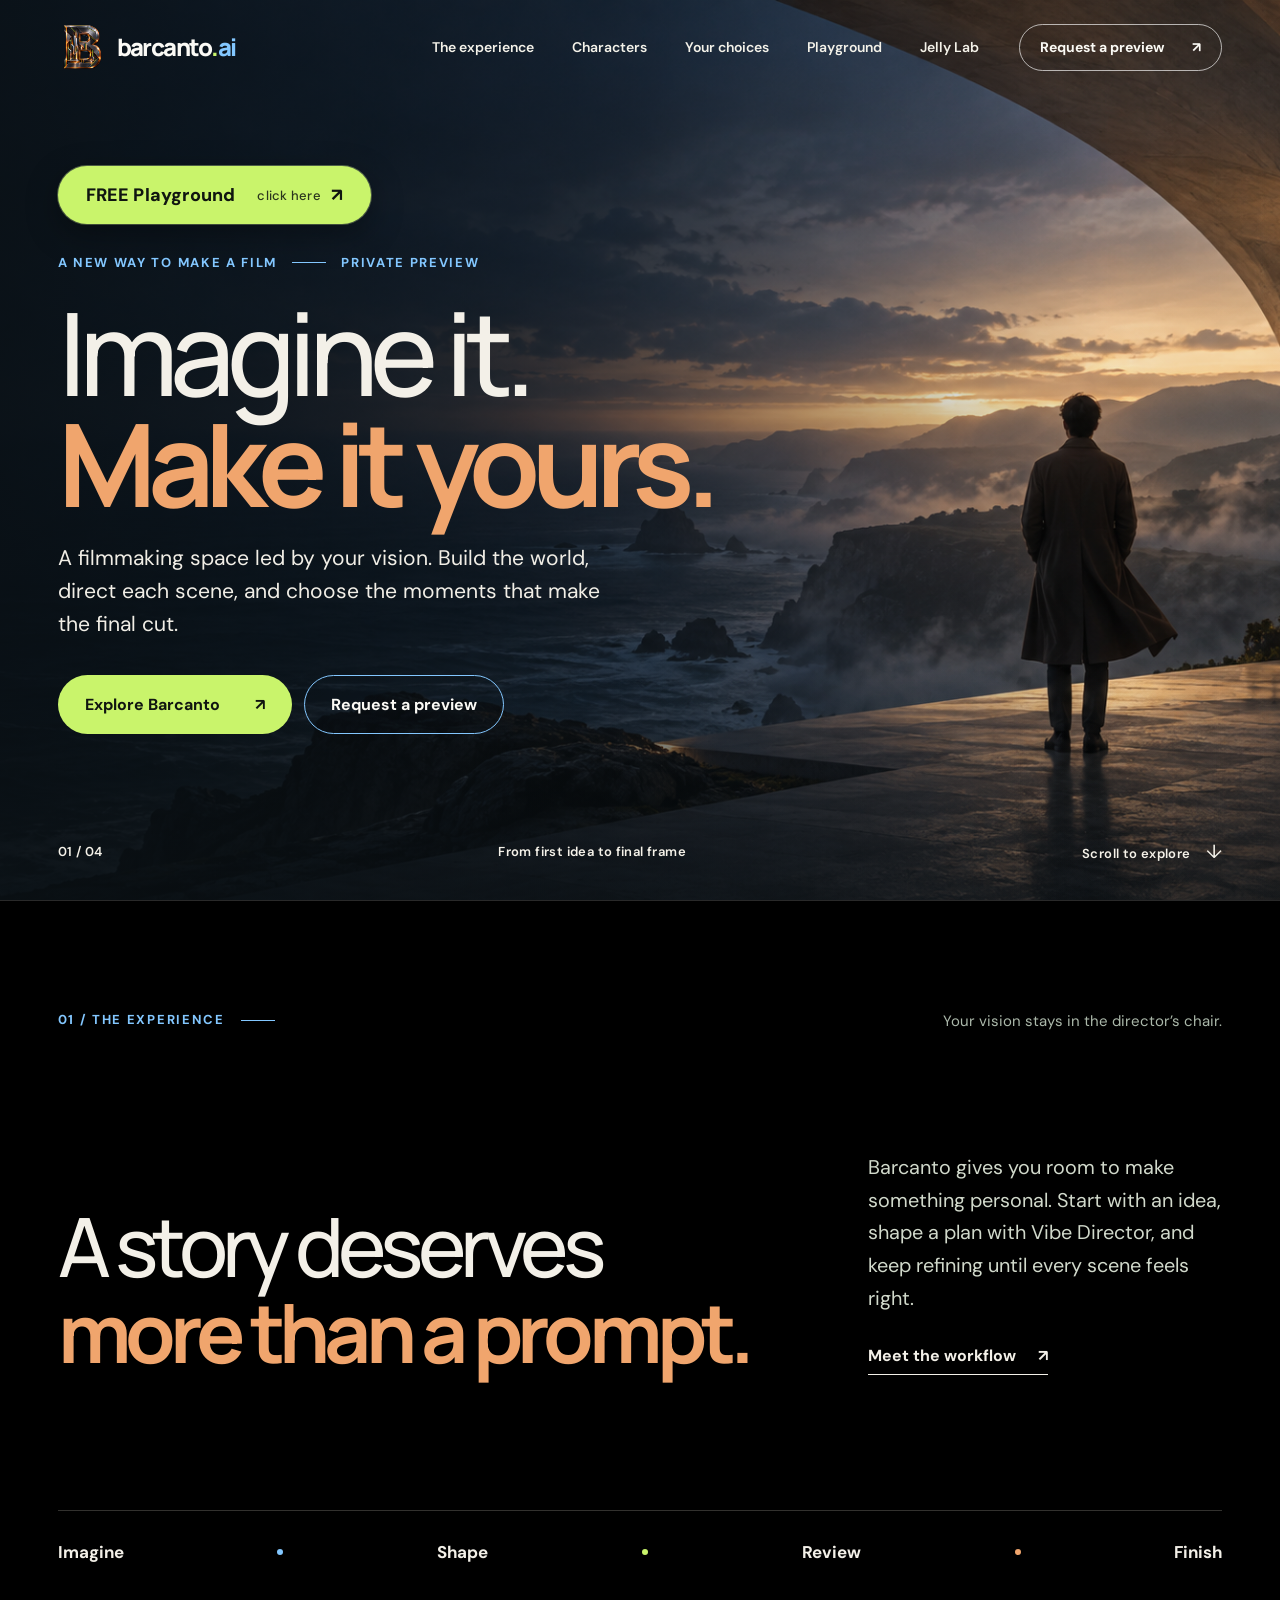
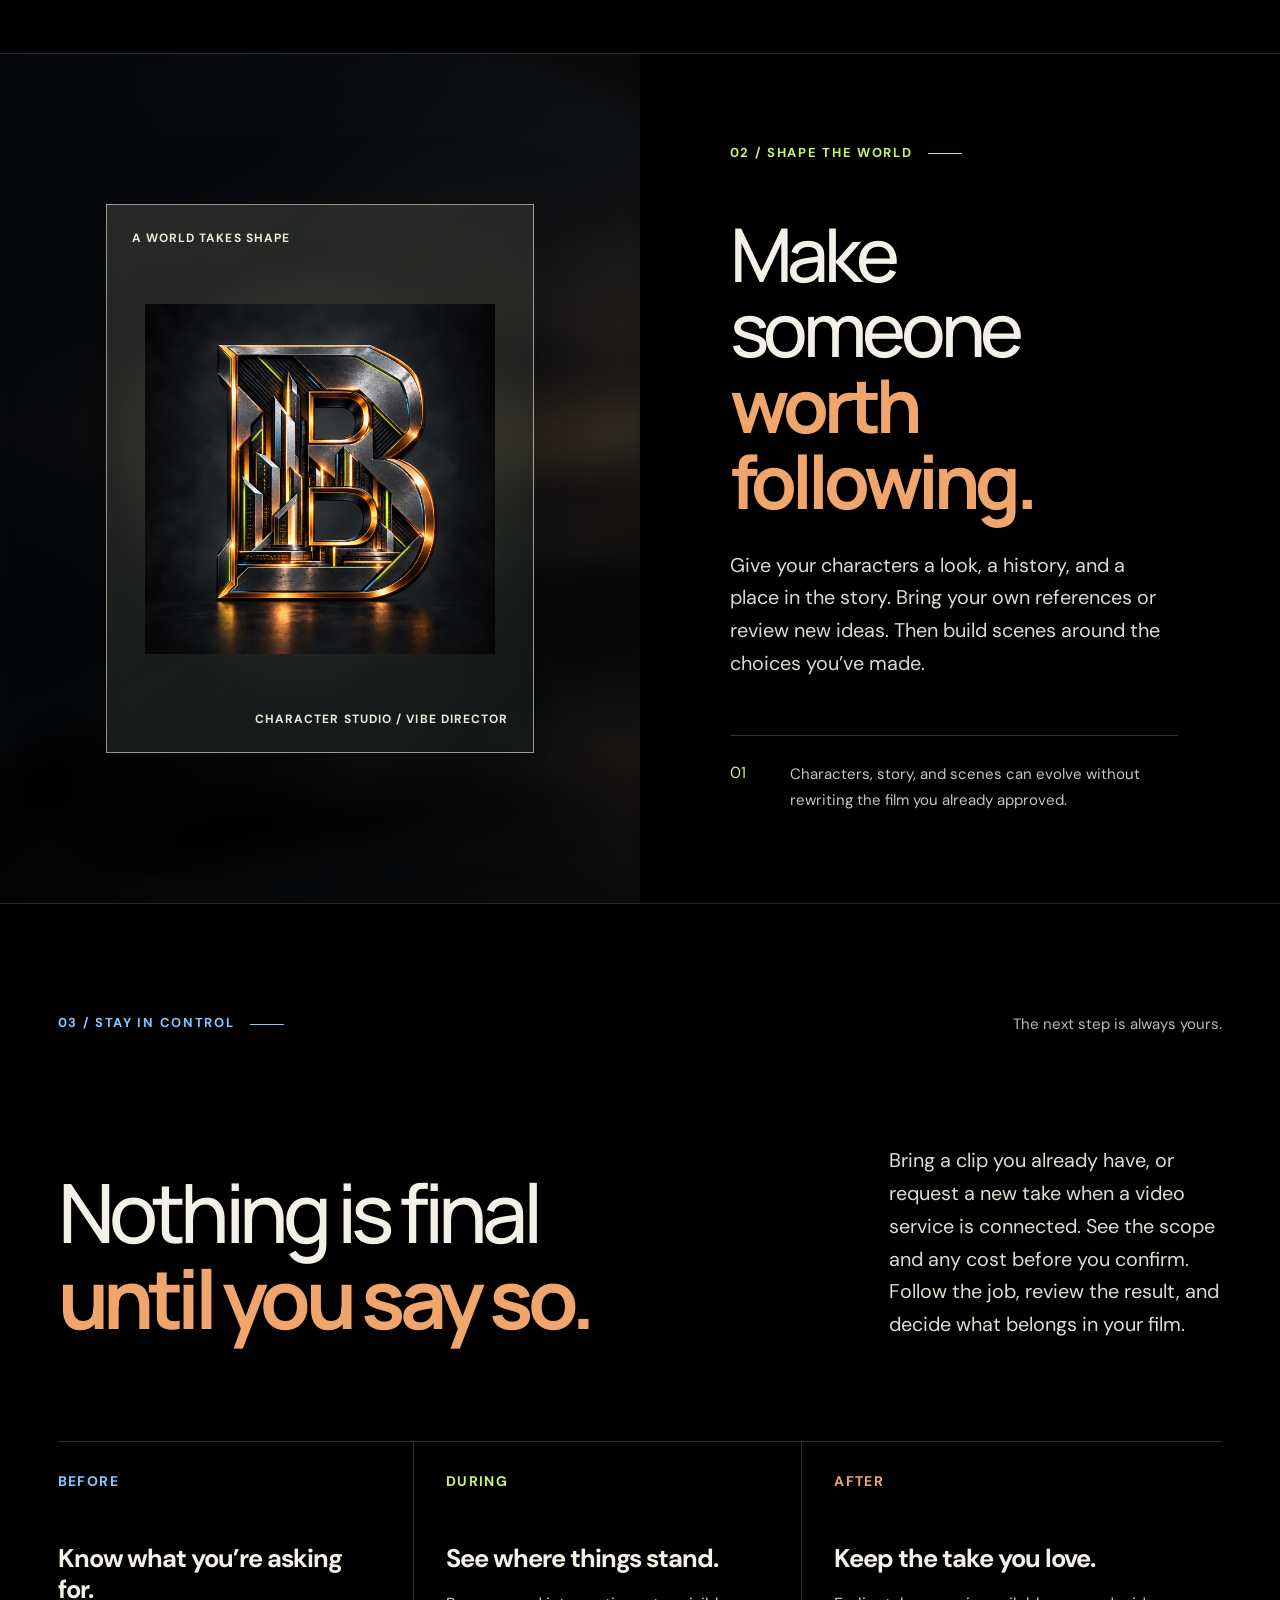
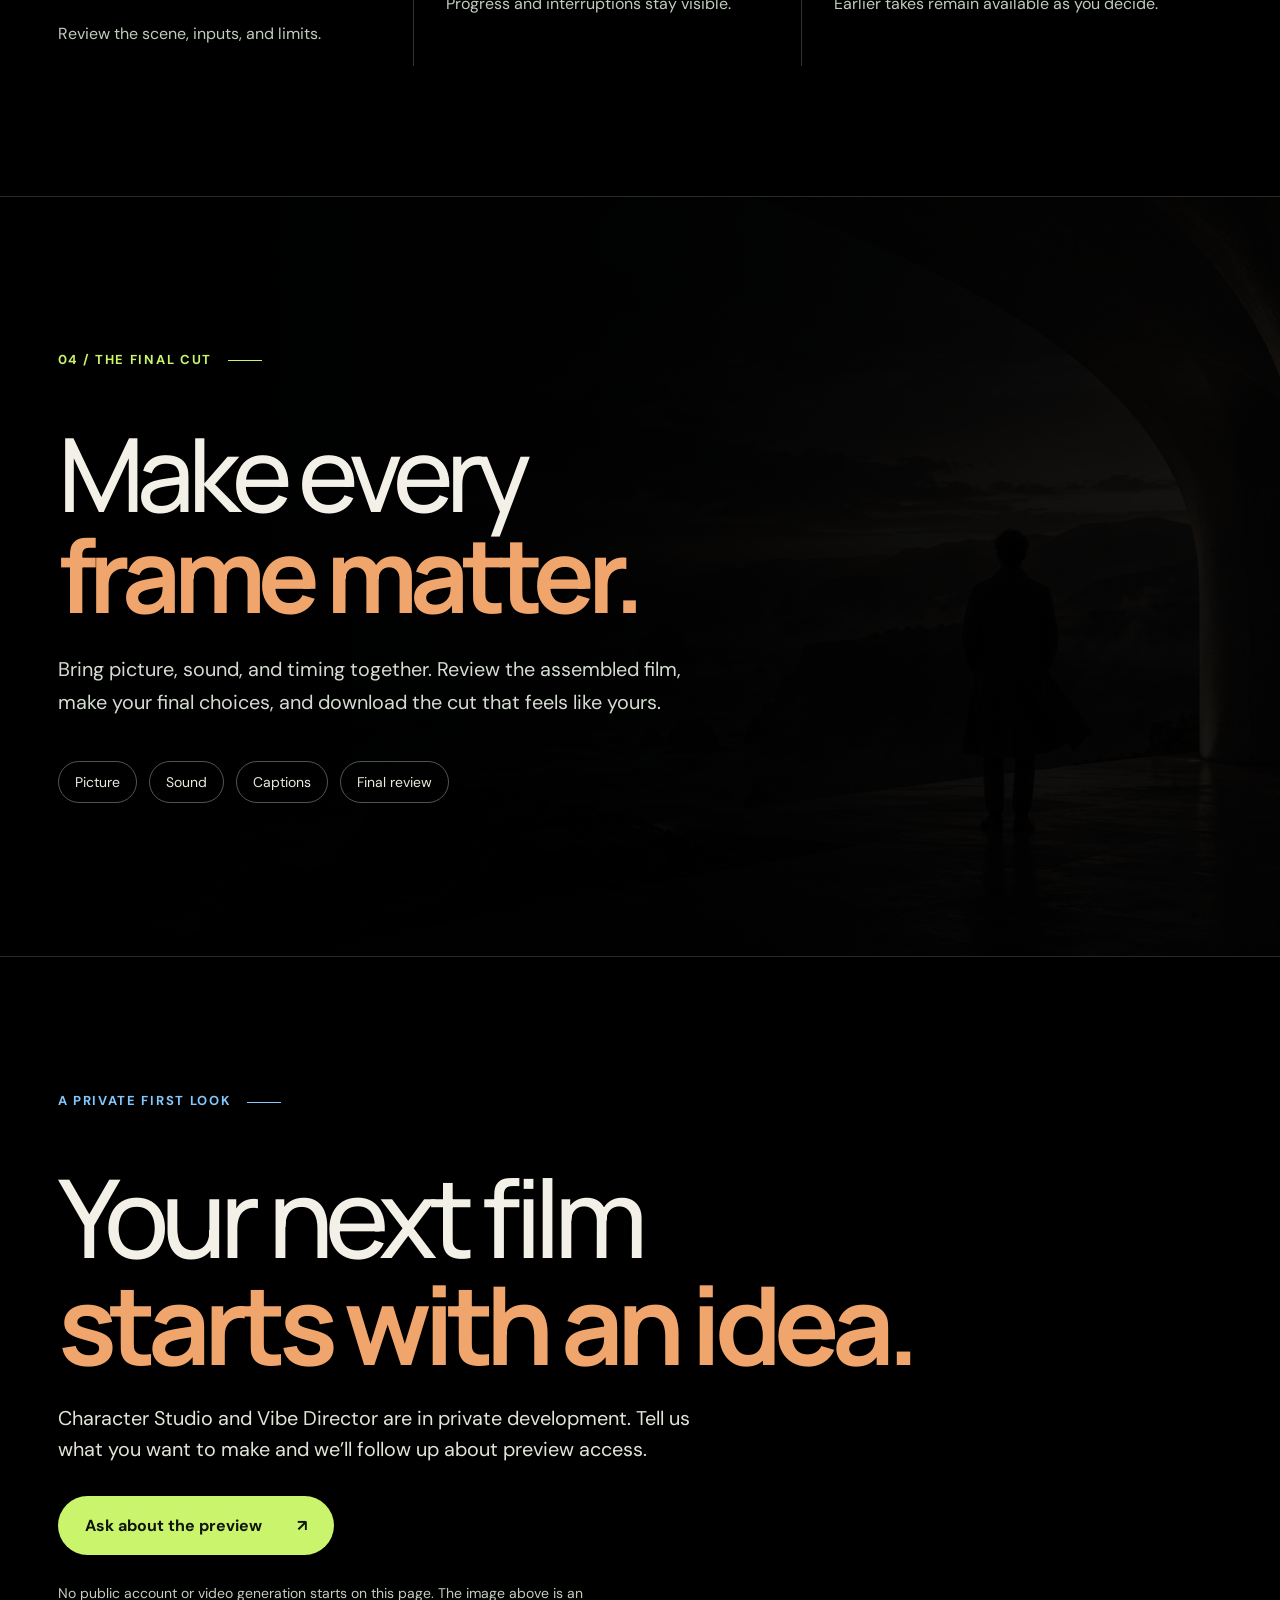
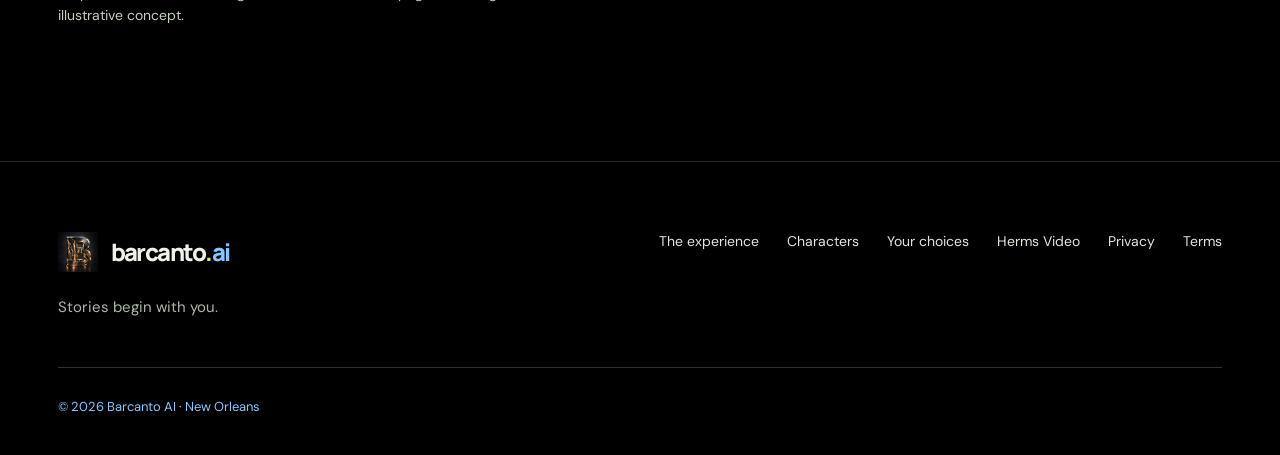
==== commit dd710fcf: "Group click here with arrow on FREE Playground button" ====
--- a/index.html
+++ b/index.html
@@ -15,7 +15,7 @@
   <link rel="preconnect" href="https://fonts.googleapis.com">
   <link rel="preconnect" href="https://fonts.gstatic.com" crossorigin>
   <link href="https://fonts.googleapis.com/css2?family=DM+Sans:wght@400;500;600;700&family=Manrope:wght@400;500;600;700;800&display=swap" rel="stylesheet">
-  <link rel="stylesheet" href="/director.css?v=free-playground-20261004-4">
+  <link rel="stylesheet" href="/director.css?v=free-playground-20261004-5">
   <script src="/app.js?v=cinematic-20260927-1" defer></script>
   <script data-goatcounter="https://barcanto.goatcounter.com/count" async src="//gc.zgo.at/count.js"></script>
 </head>
@@ -39,7 +39,7 @@
       <img class="hero-image" src="/assets/images/barcanto-cinematic-coast-2026.png" alt="Illustrative film still: a person faces a misty coastline beneath a sculptural stone canopy" fetchpriority="high">
       <div class="hero-veil" aria-hidden="true"></div>
       <div class="hero-content">
-        <a class="free-playground-btn" href="/playground/">FREE Playground <span class="fp-click">click here</span> <span aria-hidden="true">↗</span></a>
+        <a class="free-playground-btn" href="/playground/">FREE Playground <span class="fp-trail"><span class="fp-click">click here</span> <span aria-hidden="true">↗</span></span></a>
         <p class="eyebrow">A new way to make a film <span class="eyebrow-rule" aria-hidden="true"></span> Private preview</p>
         <h1 id="hero-title">Imagine it.<br><em>Make it yours.</em></h1>
         <p class="hero-lead">A filmmaking space led by your vision. Build the world, direct each scene, and choose the moments that make the final cut.</p>
--- a/director.css
+++ b/director.css
@@ -39,6 +39,7 @@
 .menu-button { display: none; }
 .free-playground-btn { display: inline-flex; align-items: center; gap: 22px; min-height: 58px; margin-bottom: 30px; padding: 0 28px; border-radius: 999px; color: #101510; background: var(--accent); font-size: 18px; font-weight: 800; letter-spacing: .01em; box-shadow: 0 10px 32px rgba(0,0,0,.35), 0 0 0 1px rgba(220,255,160,.35); transition: transform .2s ease, background .2s ease; }
 .free-playground-btn:hover { transform: translateY(-3px); background: #dcffa0; }
+.fp-trail { display: inline-flex; align-items: center; gap: 10px; margin-left: auto; }
 .fp-click { font-size: 13px; font-weight: 500; letter-spacing: .02em; opacity: .85; white-space: nowrap; }
 
 .hero { position: relative; min-height: min(940px, 100svh); min-height: max(780px, 100svh); display: flex; align-items: center; isolation: isolate; background: #121a20; }
